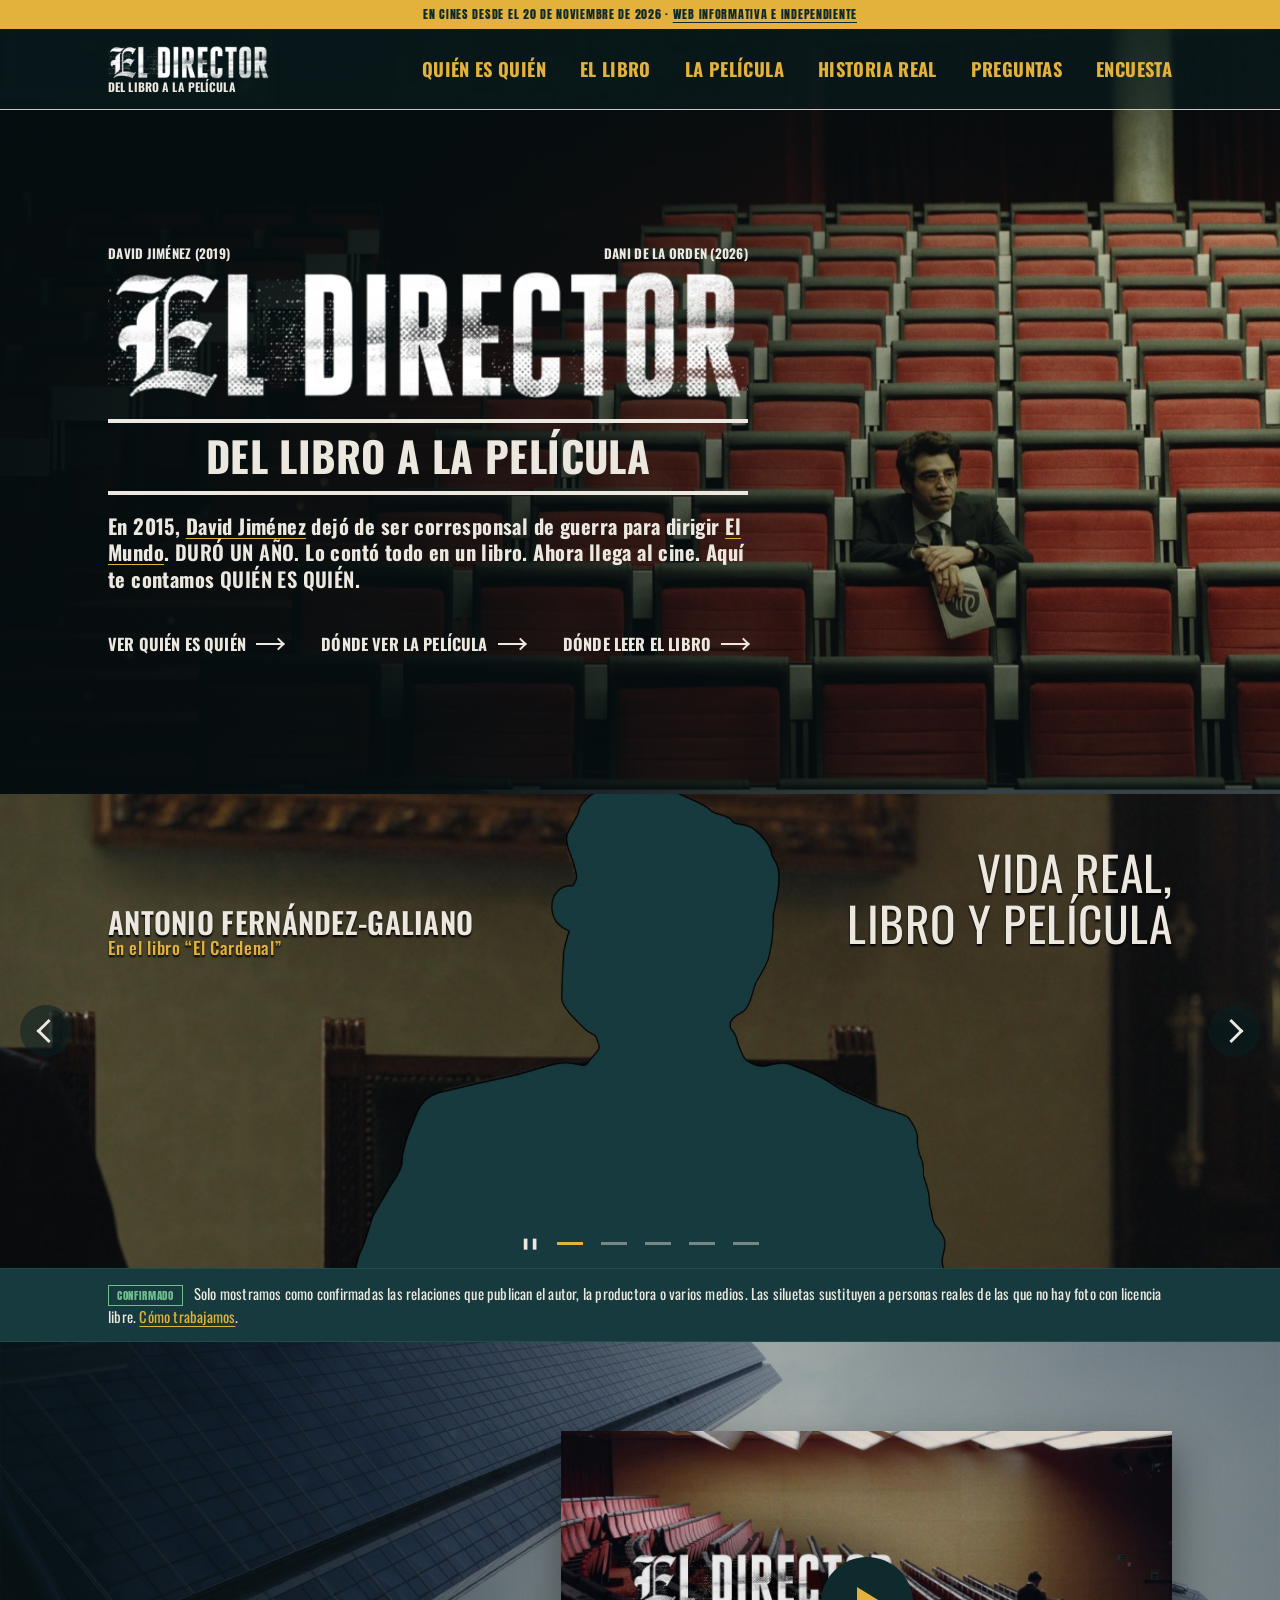
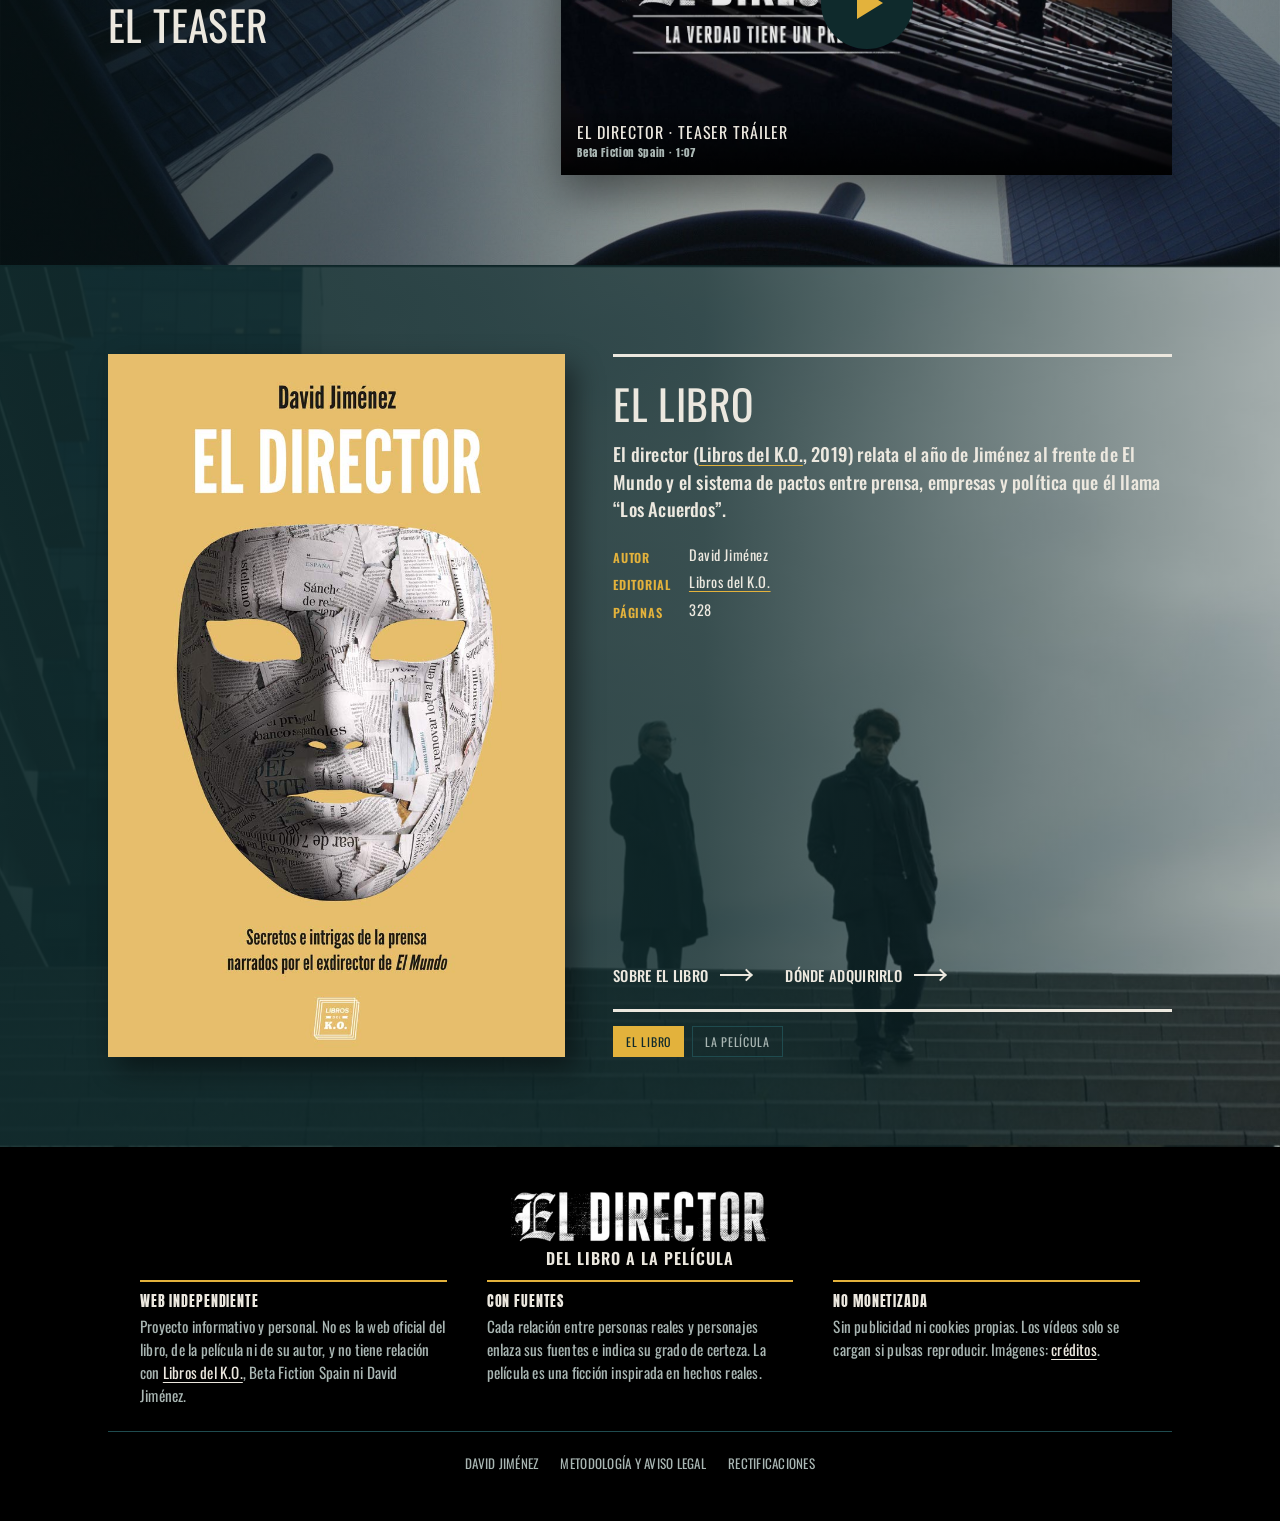
==== docs/index.html @ fe623275 "Dominio propio: eldirectorquienesquien.com Co-Authored-By: Claude Opus 5.5 <noreply@anthropic.com>" ====
<!doctype html>
<html lang="es">
<head>
<meta charset="utf-8">
<script>document.documentElement.classList.add("js")</script>
<meta name="viewport" content="width=device-width, initial-scale=1, viewport-fit=cover">
<title>El Director: quién es quién del libro a la película</title>
<meta name="description" content="Qué persona real hay detrás de cada personaje de El Director, el libro de David Jiménez y la película de Dani de la Orden. Con fuentes y grado de certeza.">
<link rel="canonical" href="https://eldirectorquienesquien.com/">
<meta name="robots" content="index, follow, max-image-preview:large">
<meta name="theme-color" content="#0f2a2c">
<meta property="og:type" content="website">
<meta property="og:locale" content="es_ES">
<meta property="og:site_name" content="El Director. Del libro a la película">
<meta property="og:title" content="El Director: quién es quién del libro a la película">
<meta property="og:description" content="Qué persona real hay detrás de cada personaje de El Director, el libro de David Jiménez y la película de Dani de la Orden. Con fuentes y grado de certeza.">
<meta property="og:url" content="https://eldirectorquienesquien.com/">
<meta property="og:image" content="https://eldirectorquienesquien.com/assets/img/og-el-director.jpg">
<meta property="og:image:type" content="image/jpeg">
<meta property="og:image:width" content="1200">
<meta property="og:image:height" content="630">
<meta property="og:image:alt" content="El Director. Del libro a la película">
<meta name="twitter:card" content="summary_large_image">
<meta name="twitter:image" content="https://eldirectorquienesquien.com/assets/img/og-el-director.jpg">
<link rel="icon" href="assets/img/favicon-48.png" sizes="48x48" type="image/png">
<link rel="icon" href="assets/img/favicon-192.png" sizes="192x192" type="image/png">
<link rel="apple-touch-icon" href="assets/img/apple-touch-icon.png">
<link rel="preconnect" href="https://fonts.googleapis.com">
<link rel="preconnect" href="https://fonts.gstatic.com" crossorigin>
<link rel="stylesheet" href="https://fonts.googleapis.com/css2?family=UnifrakturCook:wght@700&family=Anton&family=Oswald:wght@400;500;600;700&display=swap">
<link rel="stylesheet" href="assets/estilos.css?v=daa5c16e">
<script type="application/ld+json">{"@context": "https://schema.org", "@graph": [{"@type": "WebSite", "@id": "https://eldirectorquienesquien.com/#web", "name": "El Director. Del libro a la película", "url": "https://eldirectorquienesquien.com/", "inLanguage": "es"}, {"@type": "WebPage", "@id": "https://eldirectorquienesquien.com/", "url": "https://eldirectorquienesquien.com/", "name": "El Director: quién es quién del libro a la película", "description": "Qué persona real hay detrás de cada personaje de El Director, el libro de David Jiménez y la película de Dani de la Orden. Con fuentes y grado de certeza.", "isPartOf": {"@id": "https://eldirectorquienesquien.com/#web"}, "dateModified": "2026-11-17", "inLanguage": "es"}, {"@type": "Book", "@id": "https://eldirectorquienesquien.com/libro/#libro", "name": "El director: secretos e intrigas de la prensa narrados por el exdirector de El Mundo", "author": {"@type": "Person", "@id": "https://eldirectorquienesquien.com/personajes/david-jimenez/#persona", "name": "David Jiménez García"}, "publisher": {"@type": "Organization", "name": "Libros del K.O.", "url": "https://www.librosdelko.com/"}, "datePublished": "2019-04-08", "inLanguage": "es", "isbn": "9788417678081", "numberOfPages": 328, "genre": "No ficción"}, {"@type": "Movie", "@id": "https://eldirectorquienesquien.com/pelicula/#pelicula", "name": "El director", "director": {"@type": "Person", "name": "Dani de la Orden"}, "dateCreated": "2026", "datePublished": "2026-11-20", "inLanguage": "es", "countryOfOrigin": "ES", "genre": ["Thriller"], "duration": "PT1H55M", "image": "https://eldirectorquienesquien.com/assets/img/cartel-el-director.jpg", "isBasedOn": {"@id": "https://eldirectorquienesquien.com/libro/#libro"}, "actor": [{"@type": "Person", "name": "David Verdaguer"}, {"@type": "Person", "name": "Alberto San Juan"}, {"@type": "Person", "name": "Fernando Colomo"}, {"@type": "Person", "name": "Xavi Sáez"}, {"@type": "Person", "name": "Miriam Iscla"}, {"@type": "Person", "name": "Joan Carreras"}, {"@type": "Person", "name": "Carmen Machi"}, {"@type": "Person", "name": "Emma Vilarasau"}, {"@type": "Person", "name": "Guillermo Toledo"}, {"@type": "Person", "name": "Fernando Cayo"}], "productionCompany": [{"@type": "Organization", "name": "Beta Fiction Spain"}, {"@type": "Organization", "name": "Sábado Time"}, {"@type": "Organization", "name": "Cardinal Content"}, {"@type": "Organization", "name": "Historias de un Director SL"}]}, {"@type": "VideoObject", "name": "El Director · Teaser tráiler", "description": "El Director · Teaser tráiler. Publicado por Beta Fiction Spain en YouTube.", "thumbnailUrl": "https://i.ytimg.com/vi/PUQzmris2CE/hqdefault.jpg", "uploadDate": "2026-07-09", "duration": "PT1M7S", "embedUrl": "https://www.youtube-nocookie.com/embed/PUQzmris2CE", "contentUrl": "https://www.youtube.com/watch?v=PUQzmris2CE"}]}</script>
<script src="assets/video.js?v=daa5c16e" defer></script>
<script src="assets/slider.js?v=daa5c16e" defer></script>
<script src="assets/encuesta.js?v=daa5c16e" defer></script>
</head>
<body class="es-portada">
<a class="salto" href="#contenido">Saltar al contenido</a>
<div class="arriba">
<div class="cinta">En cines desde el 20 de noviembre de 2026 · <a href="metodologia-y-fuentes/">Web informativa e independiente</a></div>
<header class="sitio">
  <div class="contenedor">
    <a class="marca" href=""><img src="assets/img/portada/logo-web.png" alt="El Director" width="172" height="36"><span>Del libro a la película</span></a>
    <button type="button" class="menu-boton" aria-expanded="false" aria-controls="menu-principal"><span class="menu-icono" aria-hidden="true"></span><span class="menu-texto">Menú</span></button>
    <nav id="menu-principal" aria-label="Principal"><ul class="menu"><li><a href="personajes/">Quién es quién</a></li><li><a href="libro/">El libro</a></li><li><a href="pelicula/">La película</a></li><li><a href="historia-real/">Historia real</a></li><li><a href="preguntas-frecuentes/">Preguntas</a></li><li><a href="encuesta/">Encuesta</a></li></ul></nav>
  </div>
</header>
</div>
<main id="contenido" class="sin-relleno">

<section class="hero hero-v3">
  <img class="hero-fondo" src="assets/img/portada/hero-butacas.jpg" alt="" width="1920" height="1079" fetchpriority="high" decoding="async">
  <div class="contenedor hero-texto">
    <div class="hero-firmas"><small>David Jiménez (2019)</small><small>Dani de la Orden (2026)</small></div>
    <h1><img src="assets/img/portada/logo-web.png" alt="El Director" width="860" height="181"><span class="sub-v3">Del libro a la película</span></h1>
    <p class="entradilla">En 2015, <a class="ref" href="https://es.wikipedia.org/wiki/David_Jim%C3%A9nez_Garc%C3%ADa" rel="noopener noreferrer" target="_blank">David Jiménez</a> dejó de ser corresponsal de guerra para dirigir <i><a class="ref" href="https://es.wikipedia.org/wiki/El_Mundo_(Espa%C3%B1a)" rel="noopener noreferrer" target="_blank">El Mundo</a></i>. <strong>Duró un año.</strong> Lo contó todo en un libro. Ahora llega al cine. Aquí te contamos <strong>quién es quién</strong>.</p>
    <div class="flechas">
      <a href="personajes/">Ver quién es quién</a>
      <a href="pelicula/#donde-ver">Dónde ver la película</a>
      <a href="libro/#donde-leer">Dónde leer el libro</a>
    </div>
  </div>
</section>

<section class="vrlp" aria-roledescription="carrusel" aria-labelledby="h-vrlp">
  <h2 class="vrlp-titulo" id="h-vrlp"><a href="encuesta/" tabindex="-1">Vida real,<br> libro y película</a></h2>
  <div class="vrlp-slides">
    <figure class="vrlp-slide" data-tono="" style="--foco:50%"><img src="assets/img/slider/slide-1.jpg" alt="Silueta en lugar de Antonio Fernández-Galiano, del que no hay foto con licencia libre" width="2000" height="741" decoding="async"><a class="vrlp-texto izq" href="personajes/cardenal/"><strong>Antonio Fernández-Galiano</strong><span>En el libro “El Cardenal”</span></a></figure><figure class="vrlp-slide" data-tono="" style="--foco:50%"><img src="assets/img/slider/slide-2.jpg" alt="Alberto San Juan como Cardenal en El Director" width="2000" height="741" decoding="async"><a class="vrlp-texto der" href="personajes/cardenal/"><strong>Cardenal</strong><span>Alberto San Juan</span></a></figure><figure class="vrlp-slide" data-tono="claro" style="--foco:28%"><img src="assets/img/slider/slide-3.jpg" alt="David Jiménez en 2019" width="2000" height="741" decoding="async"><a class="vrlp-texto der" href="personajes/david-jimenez/"><strong>David Jiménez</strong><span>En el libro: el narrador</span></a></figure><figure class="vrlp-slide" data-tono="" style="--foco:58%"><img src="assets/img/slider/slide-4.jpg" alt="David Verdaguer como David Jiménez en El Director" width="2000" height="741" decoding="async"><a class="vrlp-texto izq" href="personajes/david-jimenez/"><strong>David Verdaguer</strong><span>David Jiménez</span></a></figure><figure class="vrlp-slide" data-tono="" style="--foco:50%"><div class="vrlp-lienzo"><img src="assets/img/slider/slide-5-fondo.jpg" alt="Redacción de la película con dos siluetas: personajes del libro aún sin identificar" width="2000" height="741" decoding="async"><img class="vrlp-capa entra-izq" src="assets/img/slider/slide-5-mujer.png" alt="" width="2000" height="741" decoding="async"><img class="vrlp-capa entra-der" src="assets/img/slider/slide-5-hombre.png" alt="" width="2000" height="741" decoding="async"></div><a class="vrlp-texto izq" href="encuesta/"><strong>La Digna, El Señorito, Rasputín…</strong><span>Apodos del libro</span></a><a class="vrlp-texto der" href="encuesta/"><strong>Ayúdanos a descubrirlos</strong><span>Participa en nuestra encuesta</span></a></figure>
  </div>
  <button type="button" class="vrlp-flecha ant" aria-label="Anterior"></button>
  <button type="button" class="vrlp-flecha sig" aria-label="Siguiente"></button>
  <div class="vrlp-control">
    <button type="button" class="vrlp-pausa" aria-label="Pausar">❚❚</button>
    <button type="button" class="vrlp-punto" aria-label="Ver 1 de 5"></button><button type="button" class="vrlp-punto" aria-label="Ver 2 de 5"></button><button type="button" class="vrlp-punto" aria-label="Ver 3 de 5"></button><button type="button" class="vrlp-punto" aria-label="Ver 4 de 5"></button><button type="button" class="vrlp-punto" aria-label="Ver 5 de 5"></button>
  </div>
</section>
<div class="faldon"><div class="contenedor"><p><span class="sello s-conf">Confirmado</span> Solo mostramos como confirmadas las relaciones que publican el autor, la productora o varios medios. Las siluetas sustituyen a personas reales de las que no hay foto con licencia libre. <a href="metodologia-y-fuentes/">Cómo trabajamos</a>.</p></div></div>

<section class="banda-foto teaser-v3" aria-labelledby="h-teaser">
  <img class="banda-fondo" src="assets/img/portada/fondo-edificios.jpg" alt="" width="1920" height="1080" loading="lazy" decoding="async">
  <div class="contenedor">
    <h2 id="h-teaser">El teaser</h2>
    <div class="video"><button type="button" data-video="PUQzmris2CE" data-titulo="El Director · Teaser tráiler" aria-label="Reproducir: El Director · Teaser tráiler"><img src="assets/img/portada/teaser.jpg" alt="" width="1280" height="720" loading="lazy" decoding="async"><span class="play" aria-hidden="true"></span><span class="rotulo">El Director · Teaser tráiler<small>Beta Fiction Spain · 1:07</small></span></button></div>
  </div>
</section>

<section class="banda-foto peli-v3 obras-v3" aria-label="El libro y la película">
  <img class="banda-fondo" src="assets/img/portada/fondo-exterior.jpg" alt="" width="1920" height="1082" loading="lazy" decoding="async">
  <div class="contenedor">
    <div class="volteo" data-cara="libro">
      <div class="volteo-carta">
        <figure class="cara cara-libro"><img src="assets/img/portada/libro-el-director.jpg" alt="Cubierta del libro El director, de David Jiménez (Libros del K.O.)" width="780" height="1200" loading="lazy" decoding="async"></figure>
        <figure class="cara cara-peli"><img src="assets/img/cartel-el-director.jpg" alt="Cartel oficial de la película El Director" width="560" height="800" loading="lazy" decoding="async"></figure>
      </div>
    </div>
    <div class="obras-textos">
      <div class="peli-texto obra-panel" data-cara="libro">
        <h2>El libro</h2>
        <p class="peli-entrada"><i>El director</i> (<a class="ref" href="https://www.librosdelko.com/" rel="noopener noreferrer" target="_blank">Libros del K.O.</a>, 2019) relata el año de Jiménez al frente de <i>El Mundo</i> y el sistema de pactos entre prensa, empresas y política que él llama “Los Acuerdos”.</p>
        <dl class="datos"><dt>Autor</dt><dd>David Jiménez</dd><dt>Editorial</dt><dd><a class="ref" href="https://www.librosdelko.com/" rel="noopener noreferrer" target="_blank">Libros del K.O.</a></dd><dt>Páginas</dt><dd>328</dd></dl>
        <div class="flechas"><a href="libro/">Sobre el libro</a><a href="libro/#donde-leer">Dónde adquirirlo</a></div>
      </div>
      <div class="peli-texto obra-panel" data-cara="peli">
        <h2>La película</h2>
        <p class="peli-entrada">Thriller de <a class="ref" href="https://es.wikipedia.org/wiki/Dani_de_la_Orden" rel="noopener noreferrer" target="_blank">Dani de la Orden</a> con <a class="ref" href="https://es.wikipedia.org/wiki/David_Verdaguer" rel="noopener noreferrer" target="_blank">David Verdaguer</a> y <a class="ref" href="https://es.wikipedia.org/wiki/Alberto_San_Juan" rel="noopener noreferrer" target="_blank">Alberto San Juan</a>, con guion de Alejandro Hernández y Michel Gaztambide. En cines desde el 20 de noviembre de 2026.</p>
        <dl class="datos"><dt>Dirección</dt><dd>Dani de la Orden</dd><dt>Reparto</dt><dd>David Verdaguer, Alberto San Juan, <a class="ref" href="https://es.wikipedia.org/wiki/Fernando_Colomo" rel="noopener noreferrer" target="_blank">Fernando Colomo</a>, <a class="ref" href="https://es.wikipedia.org/wiki/Carmen_Machi" rel="noopener noreferrer" target="_blank">Carmen Machi</a>…</dd><dt>Duración</dt><dd>1 h 55 min</dd><dt>Distribución</dt><dd><a class="ref" href="https://betafiction.es/" rel="noopener noreferrer" target="_blank">Beta Fiction Spain</a></dd></dl>
        <div class="flechas"><a href="pelicula/">Ficha y reparto</a><a href="pelicula/#donde-ver">Dónde verla</a></div>
      </div>
      <div class="volteo-control" role="group" aria-label="Elegir libro o película">
        <button type="button" data-ir="libro">El libro</button><button type="button" data-ir="peli">La película</button>
      </div>
    </div>
  </div>
</section>

</main>
<footer class="pie">
  <div class="contenedor">
    <p class="pie-marca"><img class="pie-logo" src="assets/img/portada/logo-web.png" alt="El Director" width="258" height="54" loading="lazy"><span>Del libro a la película</span></p>
    <div class="pie-columnas">
      <section>
        <h2>Web independiente</h2>
        <p>Proyecto informativo y personal. No es la web oficial del libro, de la película ni de su autor, y no tiene relación con <a href="https://www.librosdelko.com/" rel="noopener noreferrer" target="_blank">Libros del K.O.</a>, Beta Fiction Spain ni David Jiménez.</p>
      </section>
      <section>
        <h2>Con fuentes</h2>
        <p>Cada relación entre personas reales y personajes enlaza sus fuentes e indica su grado de certeza. La película es una ficción inspirada en hechos reales.</p>
      </section>
      <section>
        <h2>No monetizada</h2>
        <p>Sin publicidad ni cookies propias. Los vídeos solo se cargan si pulsas reproducir. Imágenes: <a href="metodologia-y-fuentes/#creditos">créditos</a>.</p>
      </section>
    </div>
    <hr>
    <nav aria-label="Pie de página">
      <ul class="pie-menu">
        <li><a href="personajes/david-jimenez/">David Jiménez</a></li>
        <li><a href="metodologia-y-fuentes/">Metodología y aviso legal</a></li>
        <li><a href="metodologia-y-fuentes/#rectificaciones">Rectificaciones</a></li>
      </ul>
    </nav>
  </div>
</footer>
</body>
</html>
---- docs/assets/estilos.css ----
/* El Director. Del libro a la película
   Guía de estilo: luz fría de redacción (petróleo), papel prensa, oro de estreno, rojo butaca solo para avisos. */
:root{
  --petroleo:#0f2a2c;
  --petroleo-2:#163a3d;
  --petroleo-3:#1f4b4f;
  --noche:#0a1f21;
  --papel:#ece8df;
  --gris:#a9b6b3;
  --oro:#e3b23c;
  --butaca:#c8434a;
  --ok:#6fbf8e;
  --f-cabecera:"UnifrakturCook","Old English Text MT",serif;
  --f-display: "Oswald","Anton","Haettenschweiler","Arial Narrow Bold",sans-serif;
  --f-texto:"Oswald","Arial Narrow",sans-serif;
  --f-teletipo:Impact,"Anton","Haettenschweiler","Arial Narrow Bold",sans-serif;
  color-scheme:dark;
}
*{box-sizing:border-box}
html{-webkit-text-size-adjust:100%}
body{margin:0;background:var(--petroleo);color:var(--papel);font-family:var(--f-texto);font-size: 20px;line-height:1.55}
img{max-width:100%;height:auto}
a{color:var(--oro);text-underline-offset:3px}
a:hover{color:var(--papel)}
:focus-visible{outline:2px solid var(--oro);outline-offset:3px}
.salto{position:absolute;left:-999px;top:0;background:var(--oro);color:var(--petroleo);padding:8px 12px;z-index:20}
.salto:focus{left:16px}

.contenedor{max-width:1100px;margin:0 auto;padding-left:max(18px,env(safe-area-inset-left,0px));padding-right:max(18px,env(safe-area-inset-right,0px))}
.lectura{/* max-width:68ch; */margin: 18px 0px 36px 0px;}

/* Cabecera del sitio */
.sitio{border-bottom:1px solid var(--petroleo-3);background:var(--noche)}
.sitio .contenedor{display:flex;align-items:center;justify-content:space-between;gap:12px 24px;flex-wrap:wrap;padding-block:14px}
.marca{font-family:var(--f-display);text-transform:uppercase;letter-spacing:.06em;font-size:1.15rem;color:var(--papel);text-decoration:none;line-height:1.1}
.marca .el{font-family:var(--f-cabecera);text-transform:none;letter-spacing:0;font-size:1.35em}
.marca small{display:block;font-size:.62rem;letter-spacing:.2em;color:var(--oro)}
.menu{display:flex;flex-wrap:wrap;gap:4px 18px;list-style:none;margin:0;padding:0;font-family:var(--f-display);text-transform:uppercase;letter-spacing:.08em;font-size:.88rem}
.menu a{color:var(--gris);text-decoration:none;padding-block:4px;display:inline-block}
.menu a:hover,.menu a[aria-current="page"]{color:var(--papel);box-shadow:inset 0 -2px 0 var(--oro)}

.cinta{background:var(--oro);color:var(--petroleo);font-family:var(--f-teletipo);font-size:.75rem;letter-spacing:.1em;text-transform:uppercase;text-align:center;padding:6px 12px}
.cinta a{color:var(--petroleo)}

/* Tipografía */
h1,h2,h3{font-family:var(--f-display);font-weight:600;text-transform:uppercase;letter-spacing:.02em;line-height:1.08;text-wrap:balance;margin:0}
h1{font-size:clamp(2.4rem,7vw,4.6rem)}
h1 .el{font-family:var(--f-cabecera);text-transform:none;letter-spacing:0;font-weight:700}
h2{font-size:clamp(1.6rem,3.6vw,2.3rem);margin-top:2.6rem}
h3{font-size:1.2rem;letter-spacing:.05em;color:var(--oro);margin-top:1.8rem}
p{margin:.9rem 0}
.antetitulo{font-family:var(--f-teletipo);font-size: 1.5rem;letter-spacing:.14em;text-transform:uppercase;color:var(--gris)}
.entradilla{font-size:1.22rem;line-height:1.55;color:var(--papel)}
.nota{color:var(--gris);font-size:.9rem}
.mono{font-family:var(--f-teletipo);font-size:.85em}

main{padding-block:40px 64px}
.migas{font-family:var(--f-teletipo);font-size:.72rem;letter-spacing:.08em;text-transform:uppercase;color:var(--gris);margin-bottom:22px}
.migas ol{list-style:none;display:flex;flex-wrap:wrap;gap:6px;margin:0;padding:0}
.migas li+li::before{content:"/";margin-right:6px;color:var(--petroleo-3)}
.migas a{color:var(--gris)}

/* Portada */
.portada{padding-block:56px 40px;border-bottom:1px solid var(--petroleo-3);background:linear-gradient(180deg,rgba(200,67,74,.16),transparent 75%)}
.portada h1{font-size:clamp(3rem,10vw,6.8rem);line-height:.95}
.portada .sub{font-family:var(--f-display);text-transform:uppercase;letter-spacing:.2em;color:var(--oro);font-size:clamp(1rem,2.4vw,1.45rem);margin-top:10px}
.acciones{display:flex;flex-wrap:wrap;gap:12px;margin-top:26px}
.btn{display:inline-block;font-family:var(--f-display);text-transform:uppercase;letter-spacing:.1em;font-size:.92rem;padding:12px 18px;border:2px solid var(--oro);background:var(--oro);color:var(--petroleo);text-decoration:none}
.btn:hover{background:var(--papel);border-color:var(--papel);color:var(--petroleo)}
.btn.sec{background:transparent;color:var(--oro)}
.btn.sec:hover{color:var(--petroleo);background:var(--oro)}

/* Pares persona real = personaje */
.pares{display:grid;gap:0;margin-top:22px;border-top:1px solid var(--petroleo-3)}
.par{display:grid;grid-template-columns:minmax(0,1fr) auto minmax(0,1fr);gap:14px;align-items:center;padding-block:20px;border-bottom:1px solid var(--petroleo-3);color:inherit;text-decoration:none}
a.par:hover .nombre{color:var(--oro)}
.par .der{text-align:right}
.par .eti{font-family:var(--f-teletipo);font-size:.66rem;letter-spacing:.12em;text-transform:uppercase;color:var(--gris)}
.par .nombre{font-family:var(--f-display);text-transform:uppercase;font-size:clamp(1.05rem,2.6vw,1.5rem);line-height:1.15}
.par .detalle{font-size:.9rem;color:var(--gris)}
.par .igual{font-family:var(--f-display);font-size:2rem;color:var(--oro);line-height:1}
.par .igual.duda{color:var(--gris)}
@media (max-width:560px){.par{grid-template-columns:1fr;gap:4px}.par .der{text-align:left}.par .igual{font-size:1.2rem}}

/* Sellos de certeza */
.sello{display:inline-block;font-family:var(--f-teletipo);font-size:.68rem;letter-spacing:.08em;text-transform:uppercase;padding:2px 8px;border:1px solid currentColor;white-space:nowrap;vertical-align:middle}
.s-conf{color:var(--ok)}
.s-pend{color:var(--gris);border-style:dashed}
.s-real{color:var(--oro)}

/* Tablas */
.tabla{overflow-x:auto;margin: 18px 0px;border:1px solid var(--petroleo-3)}
table{border-collapse:collapse;width:100%;min-width:600px;font-size: 1.2rem;}
caption{text-align:left;padding:10px 12px;font-family:var(--f-teletipo);font-size:.75rem;letter-spacing:.08em;text-transform:uppercase;color:var(--gris)}
th,td{text-align:left;padding:11px 12px;border-bottom:1px solid var(--petroleo-3);vertical-align:top}
th{font-family:var(--f-teletipo);font-weight:500;font-size:.72rem;letter-spacing:.1em;text-transform:uppercase;color:var(--gris);background:var(--petroleo-2)}
tbody tr:last-child td{border-bottom:0}

/* Ficha */
.ficha-cabecera{display:grid;grid-template-columns:minmax(0,1fr) auto minmax(0,1fr);gap:16px;align-items:end;padding:22px;background:var(--petroleo-2);border:1px solid var(--petroleo-3);margin-top:24px}
.ficha-cabecera .der{text-align:right}
@media (max-width:560px){.ficha-cabecera{grid-template-columns:1fr}.ficha-cabecera .der{text-align:left}}
.datos{display:grid;grid-template-columns:auto 1fr;gap:6px 18px;margin:18px 0;font-size:.95rem}
.datos dt{font-family:var(--f-teletipo);font-size:.72rem;letter-spacing:.08em;text-transform:uppercase;color:var(--gris);padding-top:4px}
.datos dd{margin:0}
@media (max-width:480px){.datos{grid-template-columns:1fr;gap:2px}.datos dd{margin-bottom:8px}}

.recorte{background:var(--papel);color:#1d1d1b;padding:16px 18px;margin:24px 0;transform:rotate(-.8deg);max-width:62ch;box-shadow:0 6px 18px rgba(0,0,0,.25)}
.recorte p{margin:.4rem 0}
.recorte strong{font-family:var(--f-display);text-transform:uppercase;letter-spacing:.04em;font-weight:600}
.recorte a{color:#6b4a00}

.aviso{border-left:3px solid var(--oro);background:var(--petroleo-2);padding:14px 18px;margin:24px 0;max-width:68ch}
.aviso.rojo{border-left-color:var(--butaca)}
.aviso p{margin:.4rem 0}

details.spoiler{border:1px dashed var(--butaca);padding:12px 16px;margin:20px 0;max-width:68ch}
details.spoiler summary{cursor:pointer;font-family:var(--f-display);text-transform:uppercase;letter-spacing:.08em;color:var(--butaca)}

.rejilla{display:grid;gap:22px;grid-template-columns:repeat(auto-fit,minmax(250px,1fr));margin-top:22px}
.rejilla>*{min-width:0}
.tarjeta{border-top:3px solid var(--oro);padding-top:12px}
.tarjeta h3{margin-top:0;color:var(--papel)}

.cronologia{list-style:none;padding:0;margin:22px 0;border-left:2px solid var(--petroleo-3);max-width:68ch}
.cronologia li{position:relative;padding:0 0 18px 22px}
.cronologia li::before{content:"";position:absolute;left:-6px;top:.55em;width:10px;height:10px;background:var(--oro)}
.cronologia time{display:block;font-family:var(--f-teletipo);font-size:.78rem;letter-spacing:.08em;text-transform:uppercase;color:var(--oro)}

.donde{display:flex;flex-wrap:wrap;gap:10px;margin-top:14px}
.siguiente{display:grid;gap:16px;grid-template-columns:repeat(auto-fit,minmax(240px,1fr));margin-top:40px;padding-top:24px;border-top:1px solid var(--petroleo-3)}
.siguiente a{display:block;padding:16px;border:1px solid var(--petroleo-3);text-decoration:none;color:var(--papel)}
.siguiente a:hover{border-color:var(--oro)}
.siguiente .antetitulo{display:block;margin-bottom:4px}
.siguiente strong{font-family:var(--f-display);text-transform:uppercase;letter-spacing:.04em;font-weight:500;font-size:1.1rem}

.fuentes{font-size:.88rem;color:var(--gris);margin-top:36px;padding-top:16px;border-top:1px solid var(--petroleo-3);/* max-width:68ch; */}
.fuentes ul{padding-left:1.1rem}
.fuentes a{color:var(--gris)}
.actualizado{font-family:var(--f-teletipo);font-size:.72rem;letter-spacing:.08em;text-transform:uppercase;color:var(--gris)}

ul,ol{padding-left:1.2rem}
li{margin:.3rem 0}
dl.faq dt{font-family:var(--f-display);text-transform:uppercase;letter-spacing:.03em;font-size: 1.4rem;margin-top:1.6rem}
dl.faq dd{margin: .4rem 0 2rem;}

/* Pie */
.pie{border-top:1px solid var(--petroleo-3);background:var(--noche);color:var(--gris);font-size:.86rem;padding-block:34px 44px}
.pie .contenedor{display:grid;gap:24px;grid-template-columns:minmax(0,2fr) minmax(0,1fr)}
@media (max-width:720px){.pie .contenedor{grid-template-columns:1fr}}
.pie a{color:var(--gris)}
.pie ul{list-style:none;padding:0;margin:0}
.pie p{margin:.5rem 0}

@media (prefers-reduced-motion:reduce){*{transition:none!important}.recorte{transform:none}}

/* ---------- Multimedia ---------- */
.portada{position:relative;overflow:hidden;isolation:isolate}
.portada::before{content:"";position:absolute;inset:0;z-index:-2;background:url("img/papel-triturado.svg") center/cover no-repeat;opacity:.22}
.portada::after{content:"";position:absolute;inset:0;z-index:-1;background:linear-gradient(90deg,var(--petroleo) 30%,rgba(15,42,44,.55))}

.banda{position:relative;min-height:220px;display:flex;align-items:flex-end;background:url("img/butacas.svg") center/cover no-repeat;border-bottom:1px solid var(--petroleo-3)}
.banda .contenedor{width:100%;padding-block:28px}

.foto{margin:0;min-width:0}
.foto .marco{position:relative;aspect-ratio:4/5;max-width:100%;overflow:hidden;background:var(--petroleo-2)}
.foto img{display:block;width:100%;height:100%;object-fit:cover;filter:grayscale(1) contrast(1.08)}
.foto .marco::after{content:"";position:absolute;inset:0;background:var(--petroleo);mix-blend-mode:color;opacity:.55;pointer-events:none}
.foto.ficcion img{filter:grayscale(.15) contrast(1.05)}
.foto.ficcion .marco::after{display:none}
.foto figcaption{font-family:var(--f-teletipo);font-size:.66rem;letter-spacing:.04em;color:var(--gris);margin-top:6px;line-height:1.45}
.foto figcaption a{color:var(--gris)}
.foto figcaption strong{display:block;font-family:var(--f-display);font-weight:500;font-size:.95rem;letter-spacing:.06em;text-transform:uppercase;color:var(--papel)}

.careo{display:grid;grid-template-columns:minmax(0,1fr) auto minmax(0,1fr);gap:18px;align-items:center;margin:26px 0;max-width:760px}
.careo .igual{font-family:var(--f-display);font-size:2.4rem;color:var(--oro)}
@media (max-width:520px){.careo{gap:10px}.careo .igual{font-size:1.6rem}}

.miniatura{width:56px;height:70px;object-fit:cover;filter:grayscale(1);flex:none}
.par .lado{display:flex;gap:14px;align-items:center;min-width:0}
.par .der .lado,.par .lado.der{flex-direction:row-reverse;text-align:right}
@media (max-width:560px){.par .lado.der{flex-direction:row;text-align:left}}

.video{position:relative;aspect-ratio:16/9;max-width:860px;background:#000;margin-top:16px;border:1px solid var(--petroleo-3)}
.video iframe{position:absolute;inset:0;width:100%;height:100%;border:0}
.video button{position:absolute;inset:0;width:100%;height:100%;border:0;padding:0;cursor:pointer;background:#000;color:var(--papel)}
.video button img{width:100%;height:100%;object-fit:cover;opacity:.75;transition:opacity .2s}
.video button:hover img{opacity:.95}
.video .play{position:absolute;left:50%;top:50%;transform:translate(-50%,-50%);width:78px;height:78px;border-radius:50%;background:var(--oro);display:grid;place-items:center}
.video .play::before{content:"";margin-left:6px;border-style:solid;border-width:16px 0 16px 26px;border-color:transparent transparent transparent var(--petroleo)}
.video .rotulo{position:absolute;left:0;right:0;bottom:0;padding:14px 16px;text-align:left;background:linear-gradient(transparent,rgba(0,0,0,.85));font-family:var(--f-display);text-transform:uppercase;letter-spacing:.06em;font-size:1rem}
.video .rotulo small{display:block;font-family:var(--f-teletipo);font-size:.68rem;letter-spacing:.06em;color:var(--gris);text-transform:none}
.video-pie{font-size:.82rem;color:var(--gris);max-width:860px;margin-top:6px}
.videos{display:grid;gap:22px;grid-template-columns:repeat(auto-fit,minmax(280px,1fr));margin-top:10px}
.videos>*{min-width:0}

/* ---------- Portada v2 ---------- */
.hero{position:relative;overflow:hidden;isolation:isolate;border-bottom:1px solid var(--petroleo-3);padding-block:64px 18px}
.hero-fotos{position:absolute;inset:0;z-index:-2;display:grid;grid-template-columns:1.2fr 1fr 1fr}
.hero-fotos img{width:100%;height:100%;object-fit:cover;filter:grayscale(1) contrast(1.15) brightness(.85)}
.hero::before{content:"";position:absolute;inset:0;z-index:-1;background:linear-gradient(90deg,rgba(15,42,44,.96) 0%,rgba(15,42,44,.86) 45%,rgba(15,42,44,.55) 100%),linear-gradient(0deg,rgba(15,42,44,.9),transparent 40%);mix-blend-mode:normal}
.hero h1{font-size: clamp(3rem,10vw,4rem);line-height:.95}
.hero .sub{font-family:var(--f-display);text-transform:uppercase;letter-spacing:.2em;color:var(--oro);font-size:clamp(1rem,2.4vw,1.45rem);margin-top:10px}
.hero-texto{padding-bottom:28px}
.hero-creditos{font-family:var(--f-teletipo);font-size:.62rem;letter-spacing:.03em;color:var(--gris);margin:0}
.hero-creditos a{color:var(--gris)}
@media (max-width:640px){.hero-fotos{grid-template-columns:1fr}.hero-fotos img+img{display:none}}

.cartelera{padding-top:8px;margin-bottom:40px}
.combates{display:grid;gap:22px;grid-template-columns:repeat(auto-fit,minmax(300px,1fr));margin-top:24px}
.combate{display:flex;flex-direction:column;text-decoration:none;color:var(--papel);border:1px solid var(--petroleo-3);
  background:radial-gradient(ellipse at 50% 0%,rgba(227,178,60,.22),transparent 60%),linear-gradient(180deg,var(--noche),var(--petroleo-2));
  padding:16px 16px 12px;min-width:0;transition:border-color .2s}
.combate:hover{border-color:var(--oro)}
.combate:hover .nombres strong{color:var(--oro)}
.esquinas{display:flex;justify-content:space-between;font-family:var(--f-teletipo);font-size:.7rem;letter-spacing:.14em;text-transform:uppercase;color:var(--oro);border-bottom:1px solid var(--petroleo-3);padding-bottom:8px}
.ring{position:relative;display:grid;grid-template-columns:1fr 1fr;align-items:end;height:250px;margin-top:10px;border-bottom:3px solid var(--oro)}
.luchador{margin:0;height:100%;display:flex;align-items:flex-end;min-width:0}
.luchador.izq{justify-content:flex-start}
.luchador.der{justify-content:flex-end}
.luchador img{max-height:100%;max-width:118%;width:auto;object-fit:contain;object-position:bottom;display:block}
.luchador.real img{filter:grayscale(1) contrast(1.1)}
.luchador.duda img{opacity:.35;transform:scaleX(-1)}
.contra{position:absolute;left:50%;top:44%;transform:translate(-50%,-50%);width:54px;height:54px;border-radius:50%;background:var(--oro);color:var(--petroleo);
  font-family:var(--f-display);font-size:1.9rem;line-height:54px;text-align:center;box-shadow:0 0 0 6px rgba(15,42,44,.75);z-index:2}
.nombres{display:grid;grid-template-columns:1fr 1fr;gap:12px;margin-top:12px}
.nombres>div{min-width:0}
.nombres .der{text-align:right}
.nombres strong{display:block;font-family:var(--f-display);font-weight:600;text-transform:uppercase;letter-spacing:.01em;font-size:clamp(1.25rem,2.4vw,1.7rem);line-height:1.02;text-wrap:balance;transition:color .2s}
.nombres span{display:block;font-size:.88rem;color:var(--gris);margin-top:4px}
.combate .credito{font-family:var(--f-teletipo);font-size:.58rem;color:var(--gris);margin:10px 0 0}
.combate .credito a{color:var(--gris);pointer-events:none;text-decoration:none}
.faldon{margin-top:24px;background:var(--petroleo-2);border-block:1px solid var(--petroleo-3)}
.faldon p{margin:0;padding-block:14px;font-size:.92rem;color:var(--papel)}
.faldon .sello{margin-right:8px}

.obras{display:grid;grid-template-columns:repeat(2,minmax(0,1fr));gap:36px;margin-top:56px}
@media (max-width:820px){.obras{grid-template-columns:1fr}}
.obra{display:grid;grid-template-columns:minmax(0,200px) minmax(0,1fr);gap:22px;align-items:start;padding-top:20px;border-top:3px solid var(--oro)}
@media (max-width:480px){.obra{grid-template-columns:1fr}.cubierta{max-width:220px}}
.obra h2{margin-top:4px;font-size:clamp(1.5rem,3vw,2rem)}
.obra .acciones{margin-top:14px}
.obra .btn{font-size:.8rem;padding:10px 14px}
.cubierta{margin:0}
.cubierta .tapa{position:relative;aspect-ratio:2/3;overflow:hidden;display:flex;flex-direction:column;padding:16px;box-shadow:10px 12px 26px rgba(0,0,0,.45)}
.cubierta figcaption{font-family:var(--f-teletipo);font-size:.62rem;color:var(--gris);margin-top:8px}
.libro-generico .tapa{background:linear-gradient(90deg,rgba(0,0,0,.35) 0,rgba(0,0,0,0) 7%,rgba(255,255,255,.08) 8%,transparent 10%),url("img/papel-triturado.svg") center/cover;color:var(--papel);justify-content:space-between}
.libro-generico .tapa::before{content:"";position:absolute;inset:0;background:rgba(15,42,44,.62);z-index:0}
.libro-generico .tapa>*{position:relative;z-index:1;padding-left:8px}
.libro-generico .autor{font-family:var(--f-teletipo);font-size:.7rem;letter-spacing:.12em;text-transform:uppercase}
.libro-generico .titulo{font-family:var(--f-display);font-size:2rem;font-weight:600;text-transform:uppercase;line-height:1}
.libro-generico .subt{font-size:.75rem;color:var(--oro)}
.poster-generico .tapa{background:radial-gradient(ellipse at 50% 20%,rgba(227,178,60,.25),transparent 60%),url("img/butacas.svg") center bottom/220% auto no-repeat,#071718;color:var(--papel);justify-content:flex-end;align-items:center;text-align:center}
.poster-generico .tapa img{position:absolute;left:50%;bottom:30%;height:62%;transform:translateX(-50%);filter:brightness(.5)}
.poster-generico .claim,.poster-generico .titulo,.poster-generico .fecha{position:relative}
.poster-generico .claim{font-family:var(--f-teletipo);font-size:.6rem;letter-spacing:.12em;text-transform:uppercase;color:var(--gris)}
.poster-generico .titulo{font-family:var(--f-display);font-size:2rem;font-weight:600;text-transform:uppercase;line-height:1;margin-block:4px}
.poster-generico .fecha{font-family:var(--f-display);font-size:.72rem;letter-spacing:.1em;text-transform:uppercase;color:var(--oro)}

.historia{margin-top:64px;padding-top:20px;border-top:3px solid var(--oro)}
.historia h2{margin-top:4px}
.linea-tiempo{overflow-x:auto;margin-top:26px;padding-bottom:8px}
.linea-tiempo ol{list-style:none;margin:0;padding:0;display:grid;grid-template-columns:repeat(7,minmax(128px,1fr));gap:0;min-width:900px}
.linea-tiempo li{position:relative;padding:0 16px 0 0;margin:0}
.linea-tiempo li::before{content:"";position:absolute;left:0;right:0;top:44px;height:2px;background:var(--petroleo-3)}
.linea-tiempo li::after{content:"";position:absolute;left:0;top:38px;width:14px;height:14px;background:var(--oro)}
.linea-tiempo time{display:block;font-family:var(--f-display);font-size:1.9rem;font-weight:600;color:var(--papel);line-height:1;height:66px}
.linea-tiempo p{font-size:.88rem;line-height:1.5;color:var(--gris);margin:0}

/* Pie v2 */
.pie .contenedor{display:block}
.pie-aviso{max-width:130ch;margin:0 auto;text-align:center}
.pie hr{border:0;border-top:1px solid var(--petroleo-3);margin:24px 0 18px}
.pie-menu{list-style:none;margin:0;padding:0;display:flex;flex-wrap:wrap;justify-content:center;gap:6px 22px;font-family:var(--f-display);text-transform:uppercase;letter-spacing:.08em;font-size:.82rem}
.pie-menu a{text-decoration:none}
.pie-menu a:hover{color:var(--oro)}
/* Ajustes cartelera */
.combates{grid-template-columns:repeat(auto-fit,minmax(320px,1fr))}
.combate{background:radial-gradient(ellipse at 50% 0%,rgba(227,178,60,.26),transparent 62%),var(--noche)}
.ring{height:260px;overflow:hidden}
.luchador{height:260px}
.luchador img{max-height:260px;max-width:125%}
.nombres strong{font-size:clamp(1.1rem,2vw,1.45rem)}
.combates{grid-template-columns:repeat(auto-fit,minmax(290px,1fr))}
.luchador img{height:auto;max-height:260px}
a.ref{color:inherit;text-decoration:underline;text-decoration-color:var(--oro);text-decoration-thickness:1px;text-underline-offset:3px}
a.ref:hover{color:var(--oro)}

/* ---------- Material oficial ---------- */
.cartel-oficial img{display:block;width:100%;height:auto;box-shadow:10px 12px 26px rgba(0,0,0,.45)}
.ficha-peli{display:grid;grid-template-columns:minmax(0,240px) minmax(0,1fr);gap:28px;align-items:start;margin-top:22px}
.ficha-peli .datos{margin-top:0}
@media (max-width:600px){.ficha-peli{grid-template-columns:1fr}.ficha-peli .cartel-oficial{max-width:240px}}
.reparto-grid{list-style:none;margin:20px 0 0;padding:0;display:grid;gap:22px 18px;grid-template-columns:repeat(auto-fill,minmax(150px,1fr))}
.actor-tarjeta{margin:0;display:flex;flex-direction:column;min-width:0}
.actor-tarjeta img{width:100%;aspect-ratio:1;object-fit:cover;display:block;margin-bottom:8px}
.actor-tarjeta .pers{font-style:italic;color:var(--gris);font-size:.92rem}
.actor-tarjeta strong{font-family:var(--f-display);font-weight:600;text-transform:uppercase;letter-spacing:.02em;font-size:1.05rem;line-height:1.1}
.actor-tarjeta .especial{font-family:var(--f-display);font-size:.62rem;letter-spacing:.1em;text-transform:uppercase;color:var(--oro);margin-bottom:2px}
.actor-tarjeta .inspira{font-size:.78rem;margin-top:6px}
.actor-tarjeta .inspira.pend{color:var(--gris);font-family:var(--f-teletipo);font-size:.66rem;text-transform:uppercase;letter-spacing:.06em}
.fotogramas{display:grid;gap:12px;grid-template-columns:repeat(auto-fill,minmax(280px,1fr));margin-top:18px}
.fotogramas img{width:100%;height:auto;aspect-ratio:16/9;object-fit:cover;display:block}

/* ---------- Portada v3 (layout de noviembre) ---------- */
main.sin-relleno{padding-block:0}
.marca img{display:block;height:36px;width:auto}
.flechas{display:flex;flex-wrap:wrap;gap:12px 34px;margin-top:26px}
.flechas a{font-family:var(--f-display);font-weight:500;text-transform:uppercase;letter-spacing:.04em;font-size:.92rem;color:var(--papel);text-decoration:none;display:inline-flex;align-items:center;gap:12px}
.flechas a::after{content:"";width:30px;height:2px;background:currentColor}
.flechas a{position:relative;padding-right:1px}
.flechas a::before{content:"";position:absolute;right:0;top:50%;width:7px;height:7px;border-top:2px solid currentColor;border-right:2px solid currentColor;transform:translateY(-50%) rotate(45deg)}
.flechas a:hover{color:var(--oro)}
.hero-v3{position:relative;isolation:isolate;overflow:hidden;min-height:min(52vw,720px);display:flex;align-items:center;padding-block:64px;border-bottom:0}
.hero-v3::before{content:"";position:absolute;inset:0;z-index:-1;background:linear-gradient(90deg,rgba(6,18,20,.94) 0%,rgba(6,18,20,.8) 38%,rgba(6,18,20,.15) 70%,rgba(6,18,20,0) 100%),linear-gradient(0deg,rgba(6,18,20,.6),transparent 35%)}
.hero-fondo,.banda-fondo{position:absolute;inset:0;z-index:-2;width:100%;height:100%;object-fit:cover}
.hero-fondo{object-position:70% center}
.hero-v3 .hero-texto{width:100%;padding-bottom:0}
.hero-v3 .hero-texto>*{max-width:560px}
.hero-firmas{display:flex;justify-content:space-between;font-family:var(--f-display);font-weight:600;text-transform:uppercase;letter-spacing:.04em;font-size:.72rem;margin-bottom:6px}
.hero-v3 h1{margin:0;padding-bottom:0}
.hero-v3 h1 .sub-v3{display:block;border-top:2px solid var(--papel);margin-top:14px;padding-top:12px;text-align:center;font-size:clamp(1.2rem,2.3vw,1.7rem);letter-spacing:.03em}
.hero-v3 h1 img{display:block;width:100%;height:auto}
.hero-v3 .entradilla{font-family:var(--f-display);font-weight:500;font-size:1.08rem;line-height:1.5;letter-spacing: .02em;margin:22px 0 0;color:var(--papel)}
.hero-v3 .entradilla strong{text-transform:uppercase;font-weight:600}
.banda-foto{position:relative;isolation:isolate;overflow:hidden;padding-block:clamp(48px,7vw,96px)}
.banda-foto::before{content:"";position:absolute;inset:0;z-index:-1}
.banda-foto h2{font-size:clamp(1.8rem,3.4vw,2.6rem)}
.teaser-v3::before{background:linear-gradient(90deg,rgba(6,18,20,.75),rgba(6,18,20,.15) 60%,rgba(6,18,20,.3))}
.teaser-v3 .contenedor{display:grid;grid-template-columns:minmax(0,1fr) minmax(0,1.45fr);gap:32px;align-items:center}
.teaser-v3 .video{margin:0;max-width:none;border:0;box-shadow:0 18px 40px rgba(0,0,0,.45)}
.teaser-v3 .video .play{background:var(--petroleo);width:92px;height:92px}
.teaser-v3 .video .play::before{border-color:transparent transparent transparent var(--oro)}
.teaser-v3 .video button img{opacity:.92}
.peli-v3::before{background:linear-gradient(90deg,rgba(15,42,44,.92) 0%,rgba(15,42,44,.82) 55%,rgba(15,42,44,.35) 100%)}
.peli-v3 .banda-fondo{object-position:right center}
.peli-v3 .contenedor{display:grid;grid-template-columns:minmax(0,.9fr) minmax(0,1.1fr);gap:clamp(24px,4vw,48px);align-items:stretch}
.peli-v3 .cartel-oficial{margin:0}
.peli-texto{display:flex;flex-direction:column;border-top:3px solid var(--papel);border-bottom:3px solid var(--papel);padding-block:24px}
.peli-texto .peli-entrada{font-family:var(--f-display);font-weight:500;font-size:1.15rem;line-height:1.5;margin:14px 0 4px}
.peli-texto .datos{font-family:var(--f-display);letter-spacing:.04em;font-size:.9rem}
.peli-texto .datos dt{font-family:var(--f-display);font-weight:600;color:var(--oro);font-size:.78rem}
.peli-texto .flechas{margin-top:auto;padding-top:24px}
.pie{background:#000;border-top:0}
.pie-marca{text-align:center;margin:6px 0 22px}
.pie-logo{display:block;margin:0 auto 4px;width:258px;max-width:70%;height:auto}
.pie-marca span{font-family:var(--f-display);font-weight:600;text-transform:uppercase;letter-spacing:.06em;color:var(--papel);font-size:1rem}
@media (max-width:760px){
  .hero-v3{min-height:0;padding-block:48px 56px}
  .hero-v3::before{background:linear-gradient(0deg,rgba(6,18,20,.95) 30%,rgba(6,18,20,.55) 100%)}
  .hero-fondo{object-position:72% center}
  .teaser-v3 .contenedor,.peli-v3 .contenedor{grid-template-columns:1fr}
  .peli-v3 .cartel-oficial{max-width:300px}
  .peli-v3::before{background:rgba(15,42,44,.88)}
  .hero-firmas{font-size:.62rem}
}

/* ---------- Slider "Vida real, libro y película" ---------- */
.vrlp{position:relative;isolation:isolate;overflow:hidden;background:#000;aspect-ratio:2000/741;font-family:var(--f-display);text-transform:uppercase}
.vrlp-slides,.vrlp-slide{position:absolute;inset:0}
.vrlp-slide{margin:0}
.vrlp-slide img{width:100%;height:100%;object-fit:cover;object-position:var(--foco,50%) center;display:block}
.vrlp-titulo{position:absolute;z-index:3;top:11%;right:8.2%;margin:0;text-align:right;font-size:clamp(1.5rem,3.7vw,3.6rem);line-height:1.08;letter-spacing:.01em}
.vrlp-titulo a{color:var(--papel);text-decoration:none;transition:color .5s;pointer-events:none;text-shadow: 0 2px 2px rgba(0,0,0,1);}
.vrlp[data-tono="claro"] .vrlp-titulo a{color:var(--petroleo-3);text-shadow:none}
.vrlp.ultimo .vrlp-titulo a{pointer-events:auto;text-decoration:underline;text-decoration-color:var(--oro);text-decoration-thickness:3px;text-underline-offset:8px}
.vrlp.ultimo .vrlp-titulo a:hover{color:var(--oro)}
.vrlp-texto{position:absolute;z-index:2;display:block;text-decoration:none;color:var(--papel);max-width:44%}
.vrlp-texto.izq{left:8.3%;top:24%}
.vrlp-texto.der{right:8.2%;top:64%;text-align:right}
.vrlp-texto strong{display:block;font-weight:600;font-size:clamp(1.05rem,2.3vw,2.25rem);line-height:1.05;letter-spacing:.01em;text-shadow: 0 2px 2px rgba(0,0,0,1);}
.vrlp-texto span{display:block;color:var(--oro);text-transform:none;font-weight:500;font-size: clamp(.85rem,1.35vw,1.8rem);letter-spacing:.04em;margin-top:4px;text-shadow: 0 2px 2px rgba(0,0,0,1);line-height: .6em;}
.vrlp-texto:hover strong{color:var(--oro)}
.vrlp-slide:last-child::before{content:"";position:absolute;inset:0;z-index:1;background:linear-gradient(90deg,rgba(0,0,0,.55),transparent 22%)}
.vrlp-control{position:absolute;z-index:3;left:50%;bottom:14px;transform:translateX(-50%);display:none;gap:10px;align-items:center}
.vrlp-control button{border:0;cursor:pointer;background:transparent;color:var(--papel);padding:4px}
.vrlp-punto::before{content:"";display:block;width:26px;height:3px;background:rgba(236,232,223,.45)}
.vrlp-punto[aria-current="true"]::before{background:var(--oro)}
.vrlp-pausa{font-size:.7rem;width:26px}
/* Con JS: un slide visible, entrada escalonada imagen → texto blanco → texto amarillo */
.vrlp.js .vrlp-control{display:flex}
.vrlp.js .vrlp-slide{opacity:0;visibility:hidden;transition:opacity .8s,visibility 0s .8s}
.vrlp.js .vrlp-slide.activa{opacity:1;visibility:visible;transition:opacity .8s}
.vrlp.js .vrlp-texto strong,.vrlp.js .vrlp-texto span{opacity:0;transform:translateY(10px)}
.vrlp.js .activa .vrlp-texto strong{animation:vrlp-entra .6s .9s both}
.vrlp.js .activa .vrlp-texto span{animation:vrlp-entra .6s 1.6s both}
@keyframes vrlp-entra{from{opacity:0;transform:translateY(10px)}to{opacity:1;transform:none}}
/* Sin JS: los slides se apilan */
.vrlp:not(.js){aspect-ratio:auto}
.vrlp:not(.js) .vrlp-slides{position:static}
.vrlp:not(.js) .vrlp-slide{position:relative;aspect-ratio:2000/741}
@media (max-width:760px){
  .vrlp{aspect-ratio:4/3}
  .vrlp-titulo{top:6%;right:5%;font-size:1.45rem}
  .vrlp-texto{max-width:90%}
  .vrlp-texto.izq,.vrlp-texto.der{left:5%;right:auto;top:auto;bottom:48px;text-align:left}
  .vrlp-slide:has(.vrlp-texto + .vrlp-texto) .vrlp-texto.izq{bottom:120px}
  .vrlp-slide::after{content:"";position:absolute;inset:auto 0 0 0;height:60%;z-index:1;background:linear-gradient(0deg,rgba(0,0,0,.75),transparent)}
  .vrlp-texto strong{font-size:1.25rem}
  .vrlp-texto span{font-size:.95rem}
  .vrlp:not(.js) .vrlp-slide{aspect-ratio:4/3}
}
@media (prefers-reduced-motion:reduce){.vrlp.js .vrlp-texto strong,.vrlp.js .vrlp-texto span{animation:none!important;opacity:1;transform:none}}
.vrlp + .faldon{margin-top:0}

/* ---------- Libro / película con giro ---------- */
.volteo{perspective:1600px;align-self:start}
.volteo-carta{position:relative;aspect-ratio:13/20;transform-style:preserve-3d;transition:transform 1.1s cubic-bezier(.65,0,.35,1)}
.volteo[data-cara="peli"] .volteo-carta{transform:rotateY(180deg)}
.cara{position:absolute;inset:0;margin:0;backface-visibility:hidden;-webkit-backface-visibility:hidden;box-shadow:10px 12px 26px rgba(0,0,0,.45)}
.cara img{width:100%;height:100%;object-fit:cover;display:block}
.cara-peli{transform:rotateY(180deg)}
.obras-textos{display:grid;align-content:start}
.obra-panel{grid-area:1/1}
.obras-v3 .peli-texto h2{margin-top:0}
.volteo-control{display:none;gap:8px;margin-top:14px;grid-area:2/1}
.volteo-control button{font-family:var(--f-display);text-transform:uppercase;letter-spacing:.06em;font-size:.75rem;background:transparent;color:var(--gris);border:1px solid var(--petroleo-3);padding:6px 12px;cursor:pointer}
.volteo-control button[aria-pressed="true"]{color:var(--petroleo);background:var(--oro);border-color:var(--oro)}
.obras-v3.js .volteo-control{display:flex}
.obras-v3.js .obra-panel{opacity:0;visibility:hidden;transition:opacity .5s,visibility 0s .5s}
.obras-v3.js .obra-panel.activo{opacity:1;visibility:visible;transition:opacity .6s .45s}
/* Sin JS: los dos bloques de texto, uno debajo del otro */
.obras-v3:not(.js) .obra-panel{grid-area:auto}
.obras-v3:not(.js) .obra-panel+.obra-panel{margin-top:24px}
@media (max-width:760px){.obras-v3 .volteo{max-width:300px}}
@media (prefers-reduced-motion:reduce){.volteo-carta{transition:none}}
.obras-v3 .obras-textos{grid-template-rows:1fr auto;align-content:stretch}
.obras-v3 .volteo{align-self:start;width:100%}
/* Textos del slider alineados con el contenedor de 1100px */
.vrlp{--margen:max(18px,calc((100% - 1100px) / 2 + 18px))}
.vrlp-titulo{right:var(--margen)}
.vrlp-texto.izq{left:var(--margen)}
.vrlp-texto.der{right:var(--margen)}
.vrlp-texto{max-width:min(44%,520px)}
@media (max-width:760px){.vrlp-texto.izq,.vrlp-texto.der{left:var(--margen);right:auto}.vrlp-texto{max-width:90%}}
/* Slide 5: siluetas que entran desde fuera de la imagen */
.vrlp-lienzo{position:absolute;top:0;bottom:0;left:50%;height:100%;aspect-ratio:2000/741;min-width:100%;transform:translateX(-50%);overflow:hidden}
.vrlp-lienzo img{position:absolute;inset:0;width:100%;height:100%;object-fit:cover}
.vrlp.js .vrlp-capa.entra-izq{transform:translateX(-100%)}
.vrlp.js .vrlp-capa.entra-der{transform:translateX(100%)}
.vrlp.js .activa .vrlp-capa{animation:vrlp-desliza 1.3s .2s cubic-bezier(.22,.8,.28,1) both}
@keyframes vrlp-desliza{to{transform:translateX(0)}}
@media (prefers-reduced-motion:reduce){.vrlp.js .vrlp-capa{transform:none!important;animation:none!important}}

/* ---------- Menú y hero (diseño de noviembre, v4) ---------- */
.sitio{border-bottom:1px solid rgba(236,232,223,.85)}
.sitio .contenedor{padding-block:16px}
.marca{display:inline-flex;flex-direction:column;align-items:flex-start;gap:2px;text-decoration:none}
.marca img{height:34px;width:auto}
.marca span{font-family:var(--f-display);font-weight:700;text-transform:uppercase;font-size:.72rem;letter-spacing:.01em;color:var(--papel);line-height:1}
.menu{gap:6px 34px;font-size:1.12rem;letter-spacing:.02em;font-weight:700}
.menu a{color:var(--oro)}
.menu a:hover,.menu a[aria-current="page"]{color:var(--papel);box-shadow:inset 0 -2px 0 var(--oro)}
/* En la portada, la cabecera va encima de la foto del hero */
.es-portada .arriba{position:absolute;top:0;left:0;right:0;z-index:5}
.es-portada .sitio{background:rgba(10,31,33,.6);-webkit-backdrop-filter:blur(2px);backdrop-filter:blur(2px)}
.es-portada .hero-v3{padding-top:170px;min-height:min(62vw,860px)}
.hero-v3::before{background:linear-gradient(90deg,rgba(4,13,15,.96) 0%,rgba(4,13,15,.86) 30%,rgba(4,13,15,.55) 52%,rgba(4,13,15,.18) 75%,rgba(4,13,15,.05) 100%),linear-gradient(180deg,rgba(4,13,15,.55) 0%,transparent 28%,transparent 72%,rgba(4,13,15,.6) 100%)}
.hero-v3 .hero-texto>*{max-width:600px}
.hero-firmas{font-family:Verdana,Geneva,sans-serif;font-weight:700;font-size:.74rem;letter-spacing:.06em;margin-bottom:4px}
.hero-v3 h1 .sub-v3{border-top:4px solid var(--papel);border-bottom:4px solid var(--papel);margin-top:18px;padding:12px 0 14px;font-weight:700;font-size:clamp(1.7rem,3.3vw,2.6rem);letter-spacing:.01em;line-height:1}
.hero-v3 .entradilla{font-weight:700;font-size:clamp(1.05rem,1.6vw,1.32rem);line-height: 1.3;margin-top:18px}
.hero-v3 .flechas{justify-content:space-between;flex-wrap:nowrap;gap:12px 20px;margin-top:40px}
.hero-v3 .flechas a{font-weight:700;font-size:1.02rem;letter-spacing:.01em}
@media (max-width:760px){
  .es-portada .hero-v3{padding-top:190px}
  .menu{gap:4px 18px;font-size:.95rem}
  .hero-v3 .flechas{flex-wrap:wrap;justify-content:flex-start;gap:14px 28px}
}
.hero-v3 .flechas a{white-space:nowrap;gap:10px}
.hero-v3 .flechas a::after{width:26px}
@media (max-width:760px){
  .es-portada .arriba{position:static}
  .es-portada .sitio{background:var(--noche);-webkit-backdrop-filter:none;backdrop-filter:none}
  .es-portada .hero-v3{padding-top:44px}
}
.hero-firmas small{font-size:inherit}

.hero-v3 .hero-texto>*{max-width:640px}
.vrlp-texto{max-width:min(46%,600px)}

/* ---------- Hero en las páginas interiores ---------- */
.con-hero .arriba{position:absolute;top:0;left:0;right:0;z-index:5}
.con-hero .sitio{background:rgba(10,31,33,.6);-webkit-backdrop-filter:blur(2px);backdrop-filter:blur(2px)}
main.con-hero{padding-top:0}
.hero-pagina{min-height: min(46vw,800px);padding-top:150px;padding-bottom:56px;margin-bottom:0;align-items: end;}
.hero-pagina .hero-texto>*{max-width:720px}
.hero-pagina .migas{margin-bottom:14px;color:var(--papel)}
.hero-pagina .migas a{color:var(--papel)}
.hero-pagina .antetitulo{color:var(--oro);font-weight:700}
.hero-pagina h1{padding-bottom:14px;border-bottom:4px solid var(--papel);text-shadow:0 2px 2px rgba(0,0,0,.6)}
.hero-pagina .entradilla{font-weight:700;font-size: clamp(.95rem,1.3vw,1.4rem);margin-top:16px;text-shadow:0 1px 2px rgba(0,0,0,.6)}
@media (max-width:760px){
  .con-hero .arriba{position:static}
  .con-hero .sitio{background:var(--noche);-webkit-backdrop-filter:none;backdrop-filter:none}
  .hero-pagina{padding-top:56px;min-height:0}
}

/* ---------- Impact en todos los textos (fuente de los diseños) ---------- */
/* Impact solo tiene un peso: se evita la negrita sintética y se marca el énfasis con MAYÚSCULAS */
body{font-synthesis:none;letter-spacing:.015em}
h1,h2,h3,strong,b,dt,th,.sello,.btn{font-weight:400}
strong,b{text-transform:uppercase}
h1,h2,h3{letter-spacing:.01em}
.antetitulo,.migas,.actualizado,.datos dt,th,caption,.cinta,.sello{letter-spacing:.06em}
.menu,.flechas a,.pie-menu,.hero-firmas{letter-spacing:.02em}
.hero-firmas{font-family:var(--f-display);font-size:.82rem}
.hero-v3 .flechas a{font-size:1.02rem}
.marca span{font-size:.74rem}
.menu{font-size:1.15rem}
.lectura p,.lectura li,dl.faq dd,td{letter-spacing:.025em}

/* ---------- Encuesta ---------- */
.enc-aviso .enc-herramientas{display:flex;flex-wrap:wrap;gap:10px}
.encuesta{margin-top:28px;scroll-margin-top:20px}
.enc-titulo{margin-top:0}
.enc-pregunta{color:var(--papel);font-size:1.4rem;margin-top:26px}
.enc-rejilla{list-style:none;margin:18px 0 0;padding:0;display:grid;gap:14px;grid-template-columns:repeat(auto-fill,minmax(150px,1fr))}
.enc-rejilla li{margin:0;min-width:0}
.enc-carta{display:flex;flex-direction:column;width:100%;height:100%;text-align:left;background:var(--noche);border:2px solid var(--petroleo-3);color:var(--papel);padding:0 0 10px;cursor:pointer;font:inherit;transition:border-color .2s,transform .2s}
.enc-carta:hover,.enc-carta:focus-visible{border-color:var(--oro);transform:translateY(-2px)}
.enc-carta.votada{border-color:var(--ok)}
.enc-img{display:block;width:100%;aspect-ratio:1;object-fit:cover;object-position:50% 20%;margin-bottom:8px;background:var(--petroleo-2)}
.enc-img.real{filter:grayscale(1) contrast(1.08)}
.enc-img.sin-foto{object-fit:contain;padding:14px}
.enc-nombre{display:block;padding:0 10px;font-size:1.15rem;text-transform:uppercase;line-height:1.1}
.enc-sub{display:block;padding:2px 10px 0;color:var(--gris);font-size:.85rem;line-height:1.3}
.enc-marca{display:block;margin:8px 10px 0;color:var(--ok);font-size:.8rem;text-transform:uppercase}
.enc-tipo{display:inline-block;margin:0 10px 4px;font-size:.7rem;letter-spacing:.06em;text-transform:uppercase;color:var(--oro)}
.enc-tipo.apodo{color:var(--gris)}
.enc-carta.ninguno{border-style:dashed}
.enc-volver,.enc-otro{background:none;border:0;color:var(--oro);font:inherit;text-transform:uppercase;cursor:pointer;padding:6px 0;letter-spacing:.02em}
.enc-volver:hover,.enc-otro:hover{color:var(--papel)}
.enc-elegido{display:flex;gap:16px;align-items:center;margin-top:10px}
.enc-img-peq{width:96px;height:96px;object-fit:cover;object-position:50% 20%;flex:none}
.enc-elegido .enc-sub,.enc-resumen .enc-sub{padding:0}
.enc-barras{list-style:none;margin:14px 0 6px;padding:0;max-width:640px}
.enc-barras li{display:grid;grid-template-columns:minmax(0,1.3fr) minmax(0,2fr) 4.5em;gap:10px;align-items:center;margin:6px 0;font-size:.95rem}
.enc-barra{height:12px;background:var(--petroleo-3)}
.enc-barra span{display:block;height:100%;background:var(--gris)}
.enc-barras li.tuya .enc-barra span{background:var(--oro)}
.enc-barras li.tuya{color:var(--oro)}
.enc-pct{text-align:right}
.enc-resumen{list-style:none;margin:16px 0 0;padding:0;display:grid;gap:22px}
.enc-resumen>li{display:flex;gap:16px;align-items:flex-start;margin:0;padding-top:16px;border-top:1px solid var(--petroleo-3)}
.enc-resumen h3{margin:0;color:var(--papel)}
.enc-resumen>li>div{flex:1;min-width:0}
.enc-vivo{position:absolute;left:-9999px}
@media (max-width:560px){.enc-rejilla{grid-template-columns:repeat(2,minmax(0,1fr))}.enc-barras li{grid-template-columns:1fr 3.8em}.enc-barra{grid-column:1/-1;grid-row:2}.enc-img-peq{width:64px;height:64px}}
.enc-img.sin-foto{object-fit:contain;object-position:50% 100%;padding:12px 12px 0;opacity:.55}

/* Migas de pan en una franja entre el hero y el contenido */
.migas-franja{background:var(--noche);border-bottom:1px solid var(--petroleo-3);margin-bottom:40px}
.migas-franja .migas{margin:0;padding-block:12px;font-size:.85rem;color:var(--gris)}
.migas-franja .migas a{color:var(--papel);text-decoration:none}
.migas-franja .migas a:hover{color:var(--oro)}
.migas-franja [aria-current="page"]{color:var(--oro)}
/* Botón "Emparejar otro personaje": mismo aspecto que el botón activo de libro / película */
.enc-otro{background:var(--oro);color:var(--petroleo);border:1px solid var(--oro);padding:6px 12px;font-family:var(--f-display);font-size:.75rem;letter-spacing:.06em;text-transform:uppercase;line-height:1.4}
.enc-otro:hover,.enc-otro:focus-visible{background:var(--papel);border-color:var(--papel);color:var(--petroleo)}
/* Hero del libro: la cubierta repetida (4 en escritorio, 3 en tableta, 1 en móvil) */
.hero-mosaico{display:grid;grid-template-columns:repeat(4,minmax(0,1fr))}
.hero-mosaico img{width:100%;height:100%;object-fit:cover;object-position:50% 30%;display:block}
@media (max-width:1024px){.hero-mosaico{grid-template-columns:repeat(3,minmax(0,1fr))}.hero-mosaico img:nth-child(n+4){display:none}}
@media (max-width:760px){.hero-mosaico{grid-template-columns:1fr}.hero-mosaico img:nth-child(n+2){display:none}}

/* Textos de lectura en Oswald (misma familia estrecha que Impact, más ligera); titulares y etiquetas siguen en Impact */
body{font-weight:400;letter-spacing:.01em;line-height: 1.4;}
.lectura p,.lectura li,dl.faq dd,td{letter-spacing:.01em}
p strong,li strong,dd strong,td strong,.aviso strong,.faldon strong,.pie strong{font-weight:600}
/* Slider: flechas anterior / siguiente */
.vrlp-flecha{display:none;position:absolute;z-index:4;top:50%;transform:translateY(-50%);width:52px;height:52px;border:0;border-radius:50%;background:rgba(10,31,33,.55);cursor:pointer;transition:background .2s}
.vrlp.js .vrlp-flecha{display:block}
.vrlp-flecha.ant{left:clamp(8px,1.6vw,24px)}
.vrlp-flecha.sig{right:clamp(8px,1.6vw,24px)}
.vrlp-flecha::before{content:"";position:absolute;top:50%;left:50%;width:14px;height:14px;border-top:3px solid var(--papel);border-right:3px solid var(--papel)}
.vrlp-flecha.ant::before{transform:translate(-35%,-50%) rotate(-135deg)}
.vrlp-flecha.sig::before{transform:translate(-65%,-50%) rotate(45deg)}
.vrlp-flecha:hover,.vrlp-flecha:focus-visible{background:var(--oro)}
.vrlp-flecha:hover::before,.vrlp-flecha:focus-visible::before{border-color:var(--petroleo)}
@media (max-width:760px){.vrlp-flecha{width:40px;height:40px;top:42%}.vrlp-flecha::before{width:11px;height:11px}}
/* Fuentes en horizontal (preguntas frecuentes) */
.fuentes.horizontal ul{display:flex;flex-wrap:wrap;gap:6px 0;list-style:none;padding-left:0;margin:.4rem 0}
.fuentes.horizontal li{margin:0}
.fuentes.horizontal li+li::before{content:"·";margin:0 .7em;color:var(--petroleo-3)}
/* Menú hamburguesa en móvil */
.menu-boton{display:none}
@media (max-width:760px){
  .js .menu-boton{display:inline-flex;align-items:center;gap:10px;background:transparent;border:1px solid rgba(236,232,223,.5);color:var(--papel);padding:8px 12px;font-family:var(--f-teletipo);text-transform:uppercase;letter-spacing:.06em;font-size:.85rem;cursor:pointer}
  .menu-icono,.menu-icono::before,.menu-icono::after{display:block;width:22px;height:2px;background:currentColor;position:relative;transition:transform .2s,background .2s}
  .menu-icono::before,.menu-icono::after{content:"";position:absolute;left:0}
  .menu-icono::before{top:-7px}
  .menu-icono::after{top:7px}
  .menu-abierto .menu-icono{background:transparent}
  .menu-abierto .menu-icono::before{transform:translateY(7px) rotate(45deg)}
  .menu-abierto .menu-icono::after{transform:translateY(-7px) rotate(-45deg)}
  .js .sitio .contenedor{flex-wrap:wrap}
  .js .sitio nav{display:none;flex-basis:100%}
  .js .menu-abierto nav{display:block}
  .js .sitio .menu{flex-direction:column;gap:0;padding-top:6px}
  .js .sitio .menu li{margin:0;border-top:1px solid var(--petroleo-3)}
  .js .sitio .menu a{display:block;padding:12px 0;font-size:1.15rem}
  .js .sitio .menu a[aria-current="page"],.js .sitio .menu a:hover{box-shadow:none;color:var(--papel)}
}
.enc-invita{margin:28px 0 0;padding-top:16px;border-top:1px solid var(--petroleo-3);color:var(--papel)}
/* Pie en tres columnas */
.pie-columnas{display:grid;grid-template-columns:repeat(3,minmax(0,1fr));gap:28px 40px;max-width:1000px;margin:10px auto 0;text-align:left}
.pie-columnas section{border-top:2px solid var(--oro);padding-top:12px}
.pie-columnas h2{margin:0 0 6px;font-family:var(--f-teletipo);font-size:.9rem;letter-spacing:.06em;color:var(--papel)}
.pie-columnas p{margin:0;font-size:.95rem;line-height:1.5;color:var(--gris)}
.pie-columnas a{color:var(--papel)}
@media (max-width:760px){.pie-columnas{grid-template-columns:1fr;gap:20px}}
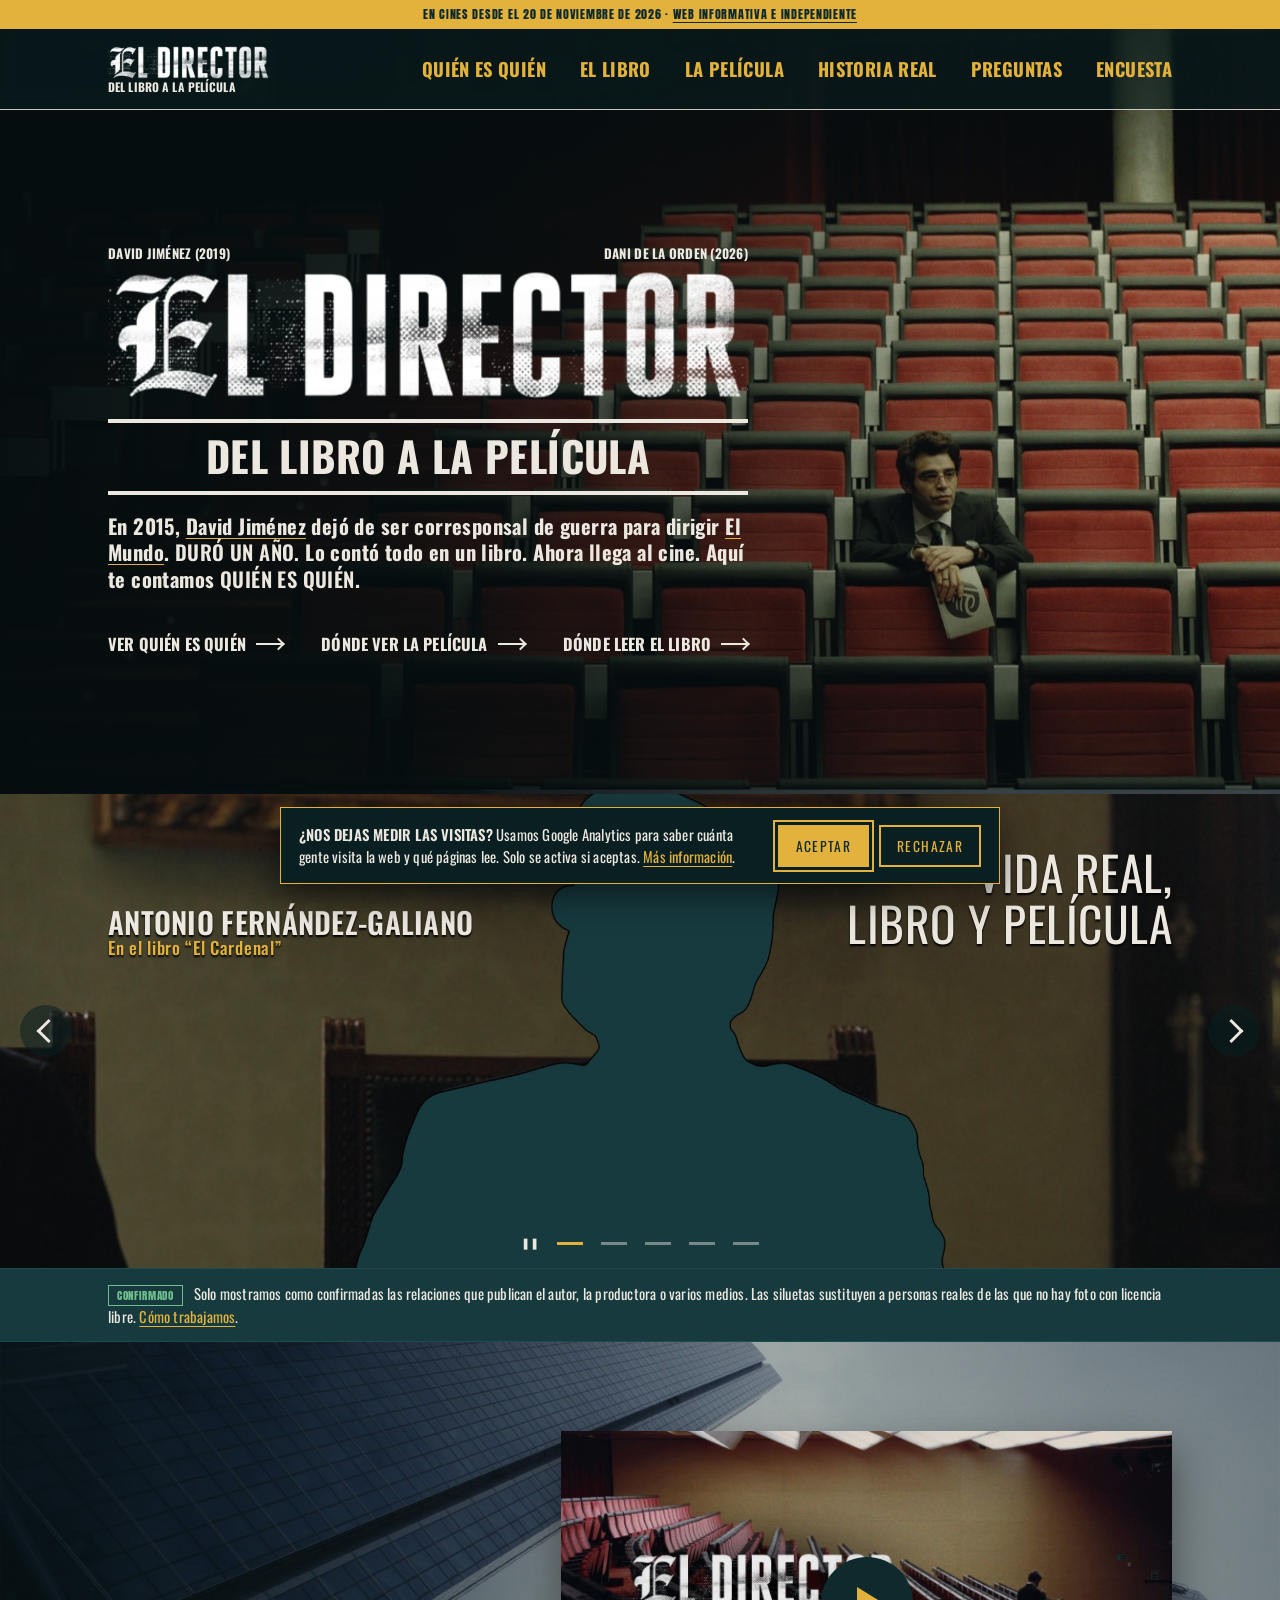
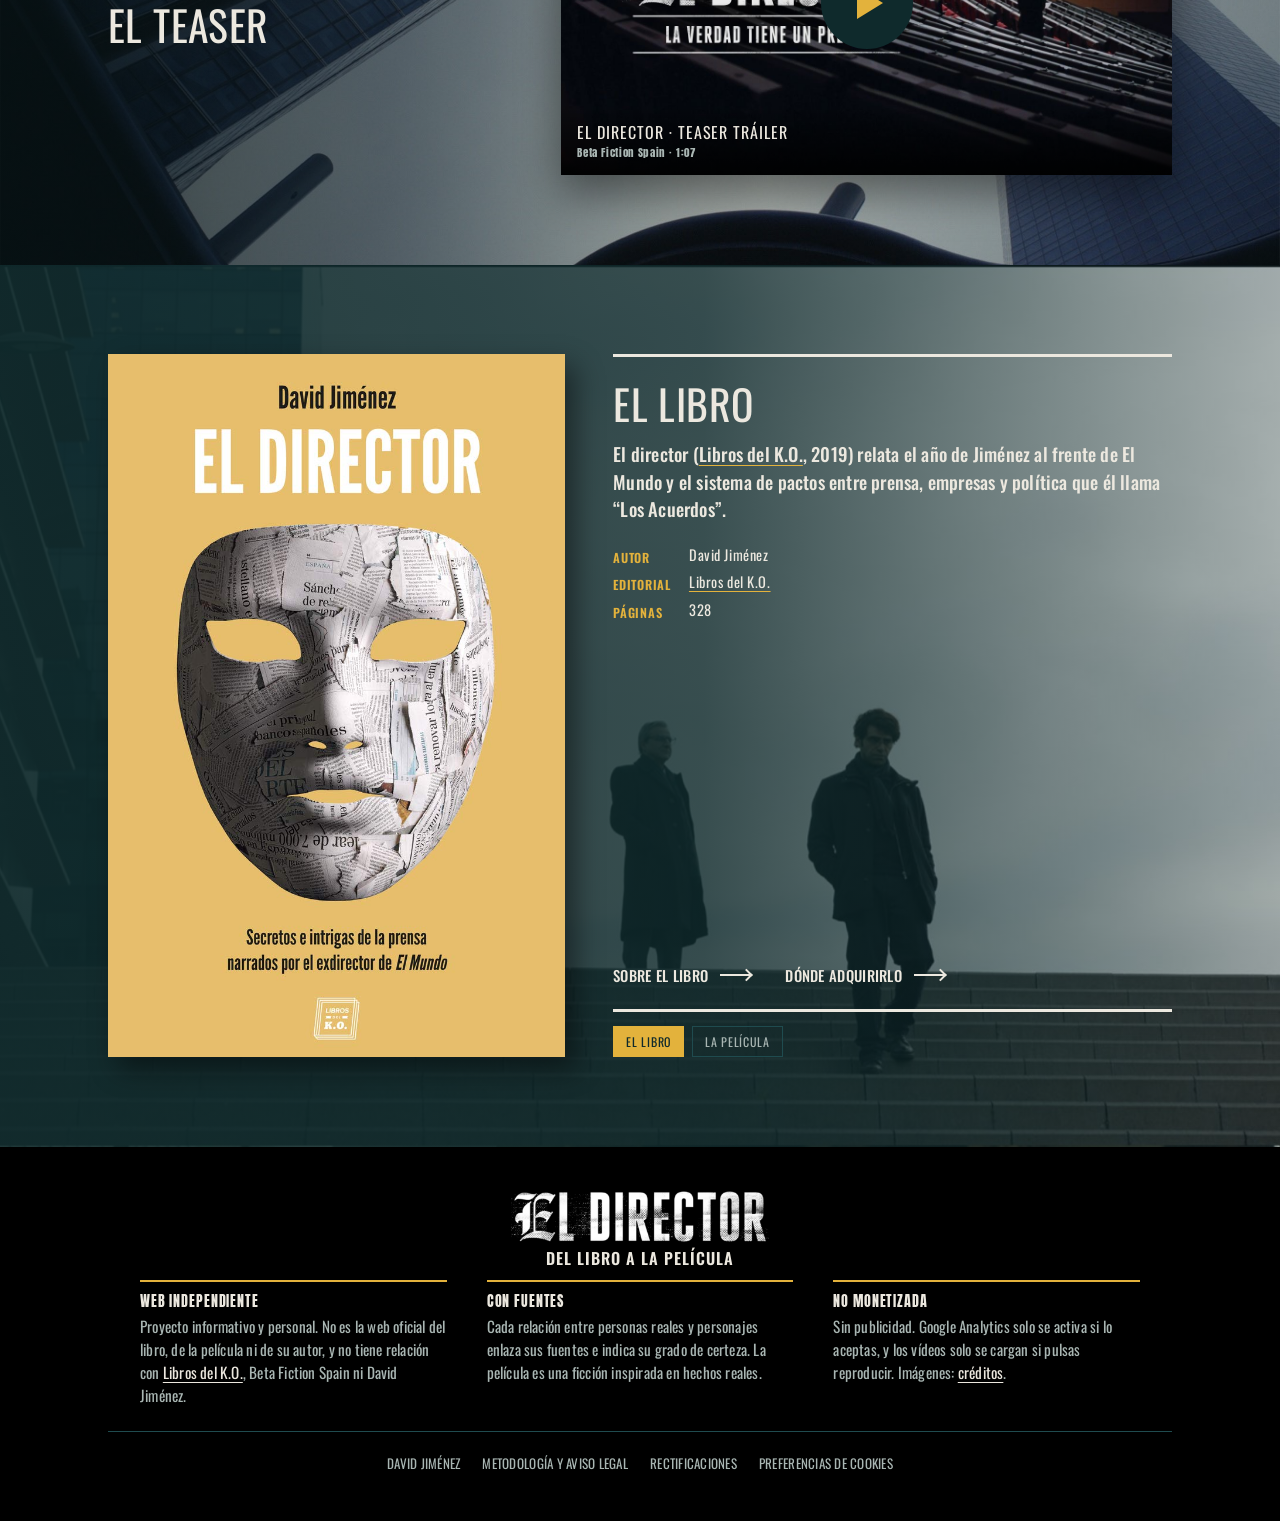
==== commit 84fffd4e: "Google Analytics 4 con aviso de cookies (solo se carga si se acepta); texto de cookies en metodologí" ====
--- a/docs/index.html
+++ b/docs/index.html
@@ -1,5 +1,5 @@
 <!doctype html>
-<html lang="es">
+<html lang="es" data-ga="G-KYJ48RR145">
 <head>
 <meta charset="utf-8">
 <script>document.documentElement.classList.add("js")</script>
@@ -28,11 +28,12 @@
 <link rel="preconnect" href="https://fonts.googleapis.com">
 <link rel="preconnect" href="https://fonts.gstatic.com" crossorigin>
 <link rel="stylesheet" href="https://fonts.googleapis.com/css2?family=UnifrakturCook:wght@700&family=Anton&family=Oswald:wght@400;500;600;700&display=swap">
-<link rel="stylesheet" href="assets/estilos.css?v=daa5c16e">
+<link rel="stylesheet" href="assets/estilos.css?v=52688d0f">
 <script type="application/ld+json">{"@context": "https://schema.org", "@graph": [{"@type": "WebSite", "@id": "https://eldirectorquienesquien.com/#web", "name": "El Director. Del libro a la película", "url": "https://eldirectorquienesquien.com/", "inLanguage": "es"}, {"@type": "WebPage", "@id": "https://eldirectorquienesquien.com/", "url": "https://eldirectorquienesquien.com/", "name": "El Director: quién es quién del libro a la película", "description": "Qué persona real hay detrás de cada personaje de El Director, el libro de David Jiménez y la película de Dani de la Orden. Con fuentes y grado de certeza.", "isPartOf": {"@id": "https://eldirectorquienesquien.com/#web"}, "dateModified": "2026-11-17", "inLanguage": "es"}, {"@type": "Book", "@id": "https://eldirectorquienesquien.com/libro/#libro", "name": "El director: secretos e intrigas de la prensa narrados por el exdirector de El Mundo", "author": {"@type": "Person", "@id": "https://eldirectorquienesquien.com/personajes/david-jimenez/#persona", "name": "David Jiménez García"}, "publisher": {"@type": "Organization", "name": "Libros del K.O.", "url": "https://www.librosdelko.com/"}, "datePublished": "2019-04-08", "inLanguage": "es", "isbn": "9788417678081", "numberOfPages": 328, "genre": "No ficción"}, {"@type": "Movie", "@id": "https://eldirectorquienesquien.com/pelicula/#pelicula", "name": "El director", "director": {"@type": "Person", "name": "Dani de la Orden"}, "dateCreated": "2026", "datePublished": "2026-11-20", "inLanguage": "es", "countryOfOrigin": "ES", "genre": ["Thriller"], "duration": "PT1H55M", "image": "https://eldirectorquienesquien.com/assets/img/cartel-el-director.jpg", "isBasedOn": {"@id": "https://eldirectorquienesquien.com/libro/#libro"}, "actor": [{"@type": "Person", "name": "David Verdaguer"}, {"@type": "Person", "name": "Alberto San Juan"}, {"@type": "Person", "name": "Fernando Colomo"}, {"@type": "Person", "name": "Xavi Sáez"}, {"@type": "Person", "name": "Miriam Iscla"}, {"@type": "Person", "name": "Joan Carreras"}, {"@type": "Person", "name": "Carmen Machi"}, {"@type": "Person", "name": "Emma Vilarasau"}, {"@type": "Person", "name": "Guillermo Toledo"}, {"@type": "Person", "name": "Fernando Cayo"}], "productionCompany": [{"@type": "Organization", "name": "Beta Fiction Spain"}, {"@type": "Organization", "name": "Sábado Time"}, {"@type": "Organization", "name": "Cardinal Content"}, {"@type": "Organization", "name": "Historias de un Director SL"}]}, {"@type": "VideoObject", "name": "El Director · Teaser tráiler", "description": "El Director · Teaser tráiler. Publicado por Beta Fiction Spain en YouTube.", "thumbnailUrl": "https://i.ytimg.com/vi/PUQzmris2CE/hqdefault.jpg", "uploadDate": "2026-07-09", "duration": "PT1M7S", "embedUrl": "https://www.youtube-nocookie.com/embed/PUQzmris2CE", "contentUrl": "https://www.youtube.com/watch?v=PUQzmris2CE"}]}</script>
-<script src="assets/video.js?v=daa5c16e" defer></script>
-<script src="assets/slider.js?v=daa5c16e" defer></script>
-<script src="assets/encuesta.js?v=daa5c16e" defer></script>
+<script src="assets/video.js?v=52688d0f" defer></script>
+<script src="assets/slider.js?v=52688d0f" defer></script>
+<script src="assets/encuesta.js?v=52688d0f" defer></script>
+<script src="assets/cookies.js?v=52688d0f" defer></script>
 </head>
 <body class="es-portada">
 <a class="salto" href="#contenido">Saltar al contenido</a>
@@ -128,7 +129,7 @@
       </section>
       <section>
         <h2>No monetizada</h2>
-        <p>Sin publicidad ni cookies propias. Los vídeos solo se cargan si pulsas reproducir. Imágenes: <a href="metodologia-y-fuentes/#creditos">créditos</a>.</p>
+        <p>Sin publicidad. Google Analytics solo se activa si lo aceptas, y los vídeos solo se cargan si pulsas reproducir. Imágenes: <a href="metodologia-y-fuentes/#creditos">créditos</a>.</p>
       </section>
     </div>
     <hr>
@@ -137,9 +138,14 @@
         <li><a href="personajes/david-jimenez/">David Jiménez</a></li>
         <li><a href="metodologia-y-fuentes/">Metodología y aviso legal</a></li>
         <li><a href="metodologia-y-fuentes/#rectificaciones">Rectificaciones</a></li>
+        <li><a href="#" data-abrir-cookies>Preferencias de cookies</a></li>
       </ul>
     </nav>
   </div>
 </footer>
+<div id="aviso-cookies" class="aviso-cookies" role="dialog" aria-live="polite" aria-label="Aviso de cookies" hidden>
+  <p><strong>¿Nos dejas medir las visitas?</strong> Usamos Google Analytics para saber cuánta gente visita la web y qué páginas lee. Solo se activa si aceptas. <a href="metodologia-y-fuentes/#cookies">Más información</a>.</p>
+  <div class="aviso-cookies-botones"><button type="button" class="btn" data-cookies="si">Aceptar</button><button type="button" class="btn sec" data-cookies="no">Rechazar</button></div>
+</div>
 </body>
 </html>
--- a/docs/assets/estilos.css
+++ b/docs/assets/estilos.css
@@ -610,3 +610,9 @@
 .pie-columnas p{margin:0;font-size:.95rem;line-height:1.5;color:var(--gris)}
 .pie-columnas a{color:var(--papel)}
 @media (max-width:760px){.pie-columnas{grid-template-columns:1fr;gap:20px}}
+/* Aviso de cookies */
+.aviso-cookies{position:fixed;z-index:50;left:16px;right:16px;bottom:16px;max-width:720px;margin:0 auto;background:var(--noche);border:1px solid var(--oro);box-shadow:0 12px 32px rgba(0,0,0,.5);padding:16px 18px;display:flex;flex-wrap:wrap;gap:12px 20px;align-items:center}
+.aviso-cookies[hidden]{display:none}
+.aviso-cookies p{margin:0;flex:1 1 360px;font-size:.92rem;line-height:1.45}
+.aviso-cookies-botones{display:flex;gap:10px}
+.aviso-cookies .btn{font-size:.85rem;padding:9px 16px}
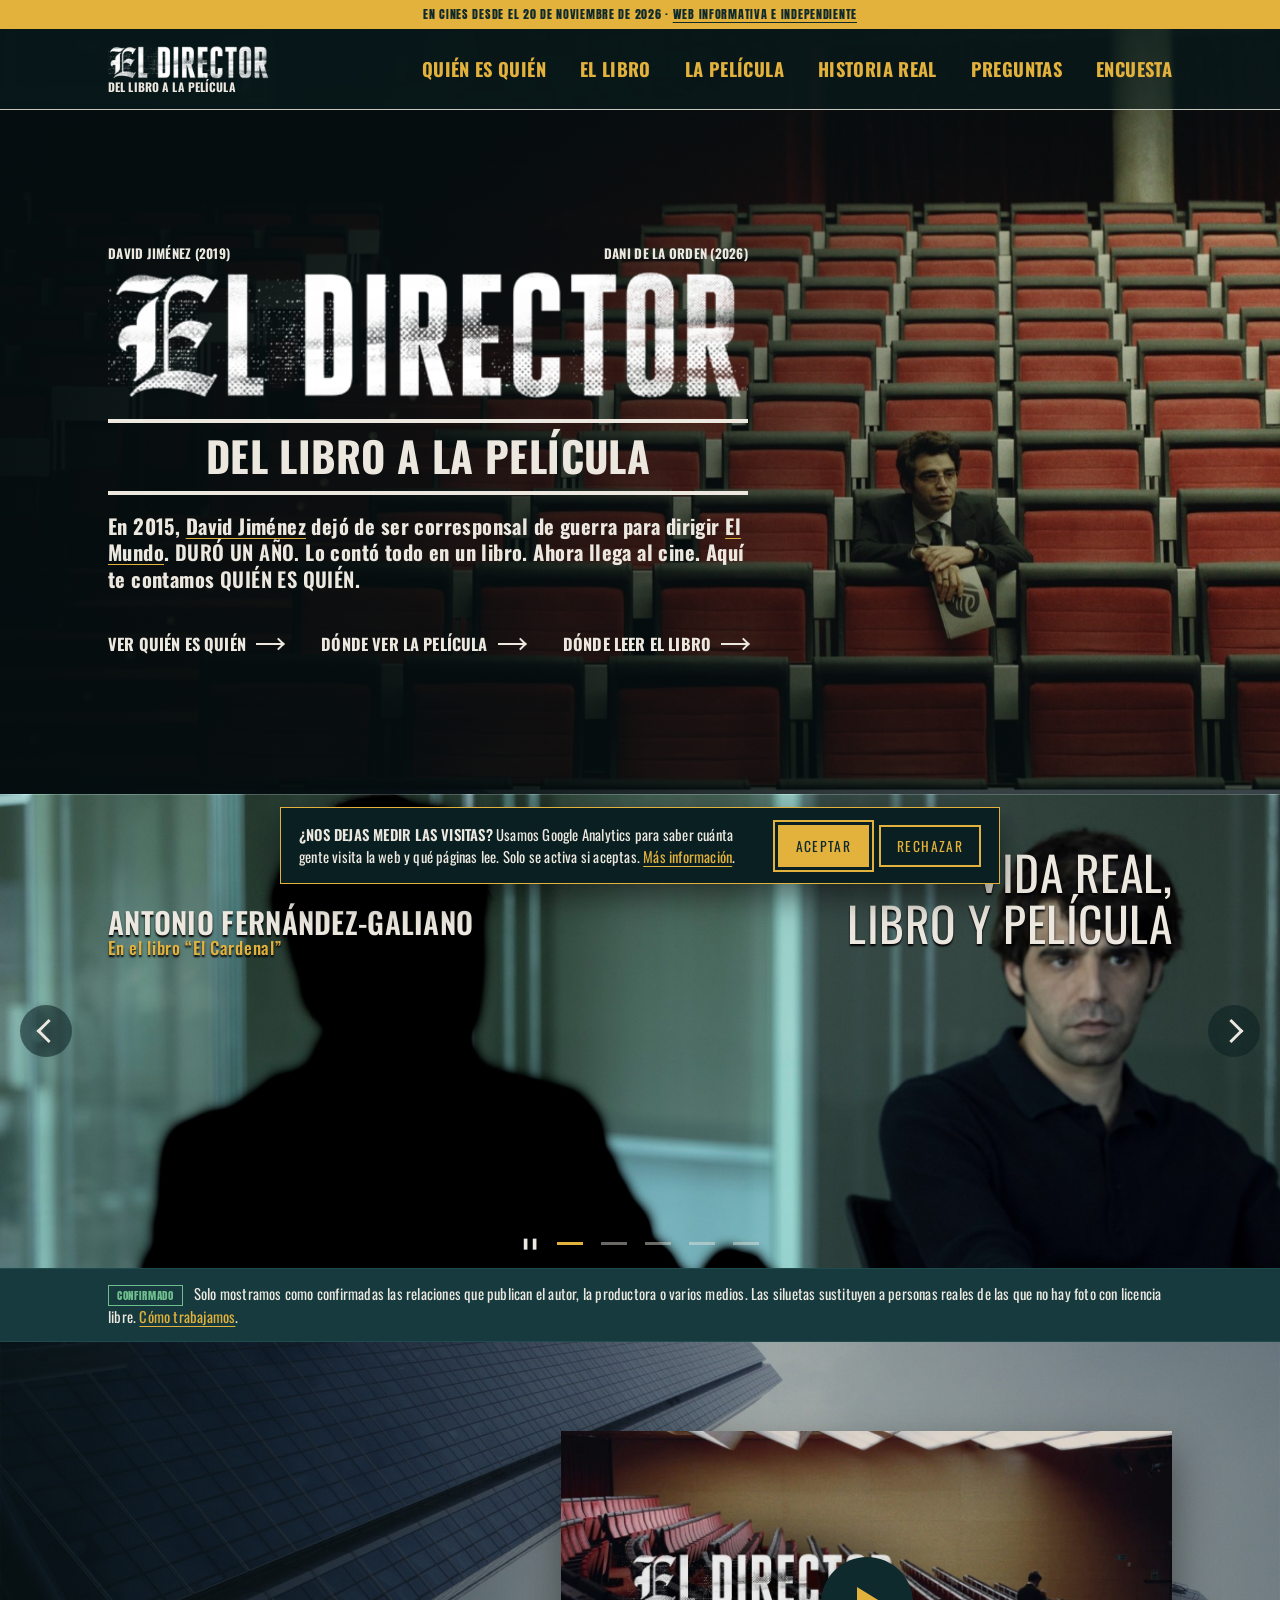
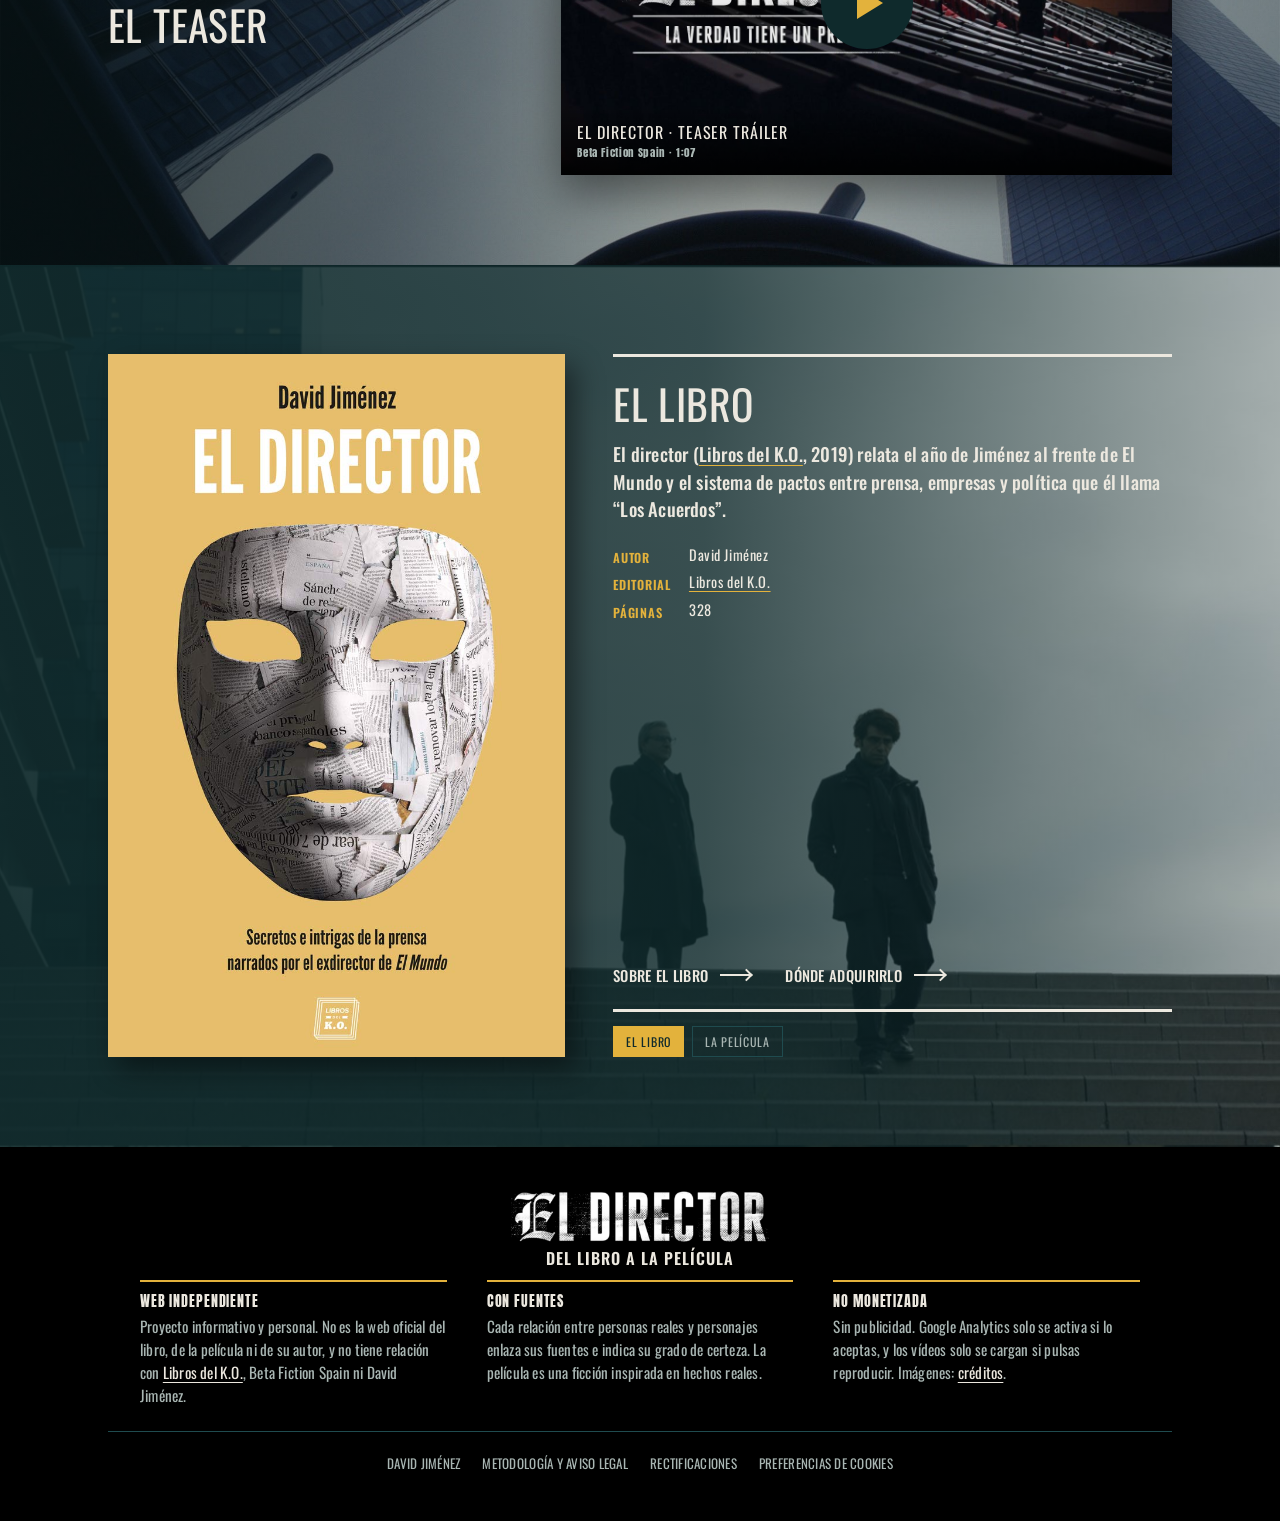
==== commit 625233d0: "Slider: nueva imagen para el slide 1 Co-Authored-By: Claude Opus 5.5 <noreply@anthropic.com>" ====
--- a/docs/index.html
+++ b/docs/index.html
@@ -66,7 +66,7 @@
 <section class="vrlp" aria-roledescription="carrusel" aria-labelledby="h-vrlp">
   <h2 class="vrlp-titulo" id="h-vrlp"><a href="encuesta/" tabindex="-1">Vida real,<br> libro y película</a></h2>
   <div class="vrlp-slides">
-    <figure class="vrlp-slide" data-tono="" style="--foco:50%"><img src="assets/img/slider/slide-1.jpg" alt="Silueta en lugar de Antonio Fernández-Galiano, del que no hay foto con licencia libre" width="2000" height="741" decoding="async"><a class="vrlp-texto izq" href="personajes/cardenal/"><strong>Antonio Fernández-Galiano</strong><span>En el libro “El Cardenal”</span></a></figure><figure class="vrlp-slide" data-tono="" style="--foco:50%"><img src="assets/img/slider/slide-2.jpg" alt="Alberto San Juan como Cardenal en El Director" width="2000" height="741" decoding="async"><a class="vrlp-texto der" href="personajes/cardenal/"><strong>Cardenal</strong><span>Alberto San Juan</span></a></figure><figure class="vrlp-slide" data-tono="claro" style="--foco:28%"><img src="assets/img/slider/slide-3.jpg" alt="David Jiménez en 2019" width="2000" height="741" decoding="async"><a class="vrlp-texto der" href="personajes/david-jimenez/"><strong>David Jiménez</strong><span>En el libro: el narrador</span></a></figure><figure class="vrlp-slide" data-tono="" style="--foco:58%"><img src="assets/img/slider/slide-4.jpg" alt="David Verdaguer como David Jiménez en El Director" width="2000" height="741" decoding="async"><a class="vrlp-texto izq" href="personajes/david-jimenez/"><strong>David Verdaguer</strong><span>David Jiménez</span></a></figure><figure class="vrlp-slide" data-tono="" style="--foco:50%"><div class="vrlp-lienzo"><img src="assets/img/slider/slide-5-fondo.jpg" alt="Redacción de la película con dos siluetas: personajes del libro aún sin identificar" width="2000" height="741" decoding="async"><img class="vrlp-capa entra-izq" src="assets/img/slider/slide-5-mujer.png" alt="" width="2000" height="741" decoding="async"><img class="vrlp-capa entra-der" src="assets/img/slider/slide-5-hombre.png" alt="" width="2000" height="741" decoding="async"></div><a class="vrlp-texto izq" href="encuesta/"><strong>La Digna, El Señorito, Rasputín…</strong><span>Apodos del libro</span></a><a class="vrlp-texto der" href="encuesta/"><strong>Ayúdanos a descubrirlos</strong><span>Participa en nuestra encuesta</span></a></figure>
+    <figure class="vrlp-slide" data-tono="" style="--foco:50%"><img src="assets/img/slider/slide-1-v2.jpg" alt="Silueta en lugar de Antonio Fernández-Galiano, del que no hay foto con licencia libre, en una reunión" width="2000" height="741" decoding="async"><a class="vrlp-texto izq" href="personajes/cardenal/"><strong>Antonio Fernández-Galiano</strong><span>En el libro “El Cardenal”</span></a></figure><figure class="vrlp-slide" data-tono="" style="--foco:50%"><img src="assets/img/slider/slide-2.jpg" alt="Alberto San Juan como Cardenal en El Director" width="2000" height="741" decoding="async"><a class="vrlp-texto der" href="personajes/cardenal/"><strong>Cardenal</strong><span>Alberto San Juan</span></a></figure><figure class="vrlp-slide" data-tono="claro" style="--foco:28%"><img src="assets/img/slider/slide-3.jpg" alt="David Jiménez en 2019" width="2000" height="741" decoding="async"><a class="vrlp-texto der" href="personajes/david-jimenez/"><strong>David Jiménez</strong><span>En el libro: el narrador</span></a></figure><figure class="vrlp-slide" data-tono="" style="--foco:58%"><img src="assets/img/slider/slide-4.jpg" alt="David Verdaguer como David Jiménez en El Director" width="2000" height="741" decoding="async"><a class="vrlp-texto izq" href="personajes/david-jimenez/"><strong>David Verdaguer</strong><span>David Jiménez</span></a></figure><figure class="vrlp-slide" data-tono="" style="--foco:50%"><div class="vrlp-lienzo"><img src="assets/img/slider/slide-5-fondo.jpg" alt="Redacción de la película con dos siluetas: personajes del libro aún sin identificar" width="2000" height="741" decoding="async"><img class="vrlp-capa entra-izq" src="assets/img/slider/slide-5-mujer.png" alt="" width="2000" height="741" decoding="async"><img class="vrlp-capa entra-der" src="assets/img/slider/slide-5-hombre.png" alt="" width="2000" height="741" decoding="async"></div><a class="vrlp-texto izq" href="encuesta/"><strong>La Digna, El Señorito, Rasputín…</strong><span>Apodos del libro</span></a><a class="vrlp-texto der" href="encuesta/"><strong>Ayúdanos a descubrirlos</strong><span>Participa en nuestra encuesta</span></a></figure>
   </div>
   <button type="button" class="vrlp-flecha ant" aria-label="Anterior"></button>
   <button type="button" class="vrlp-flecha sig" aria-label="Siguiente"></button>
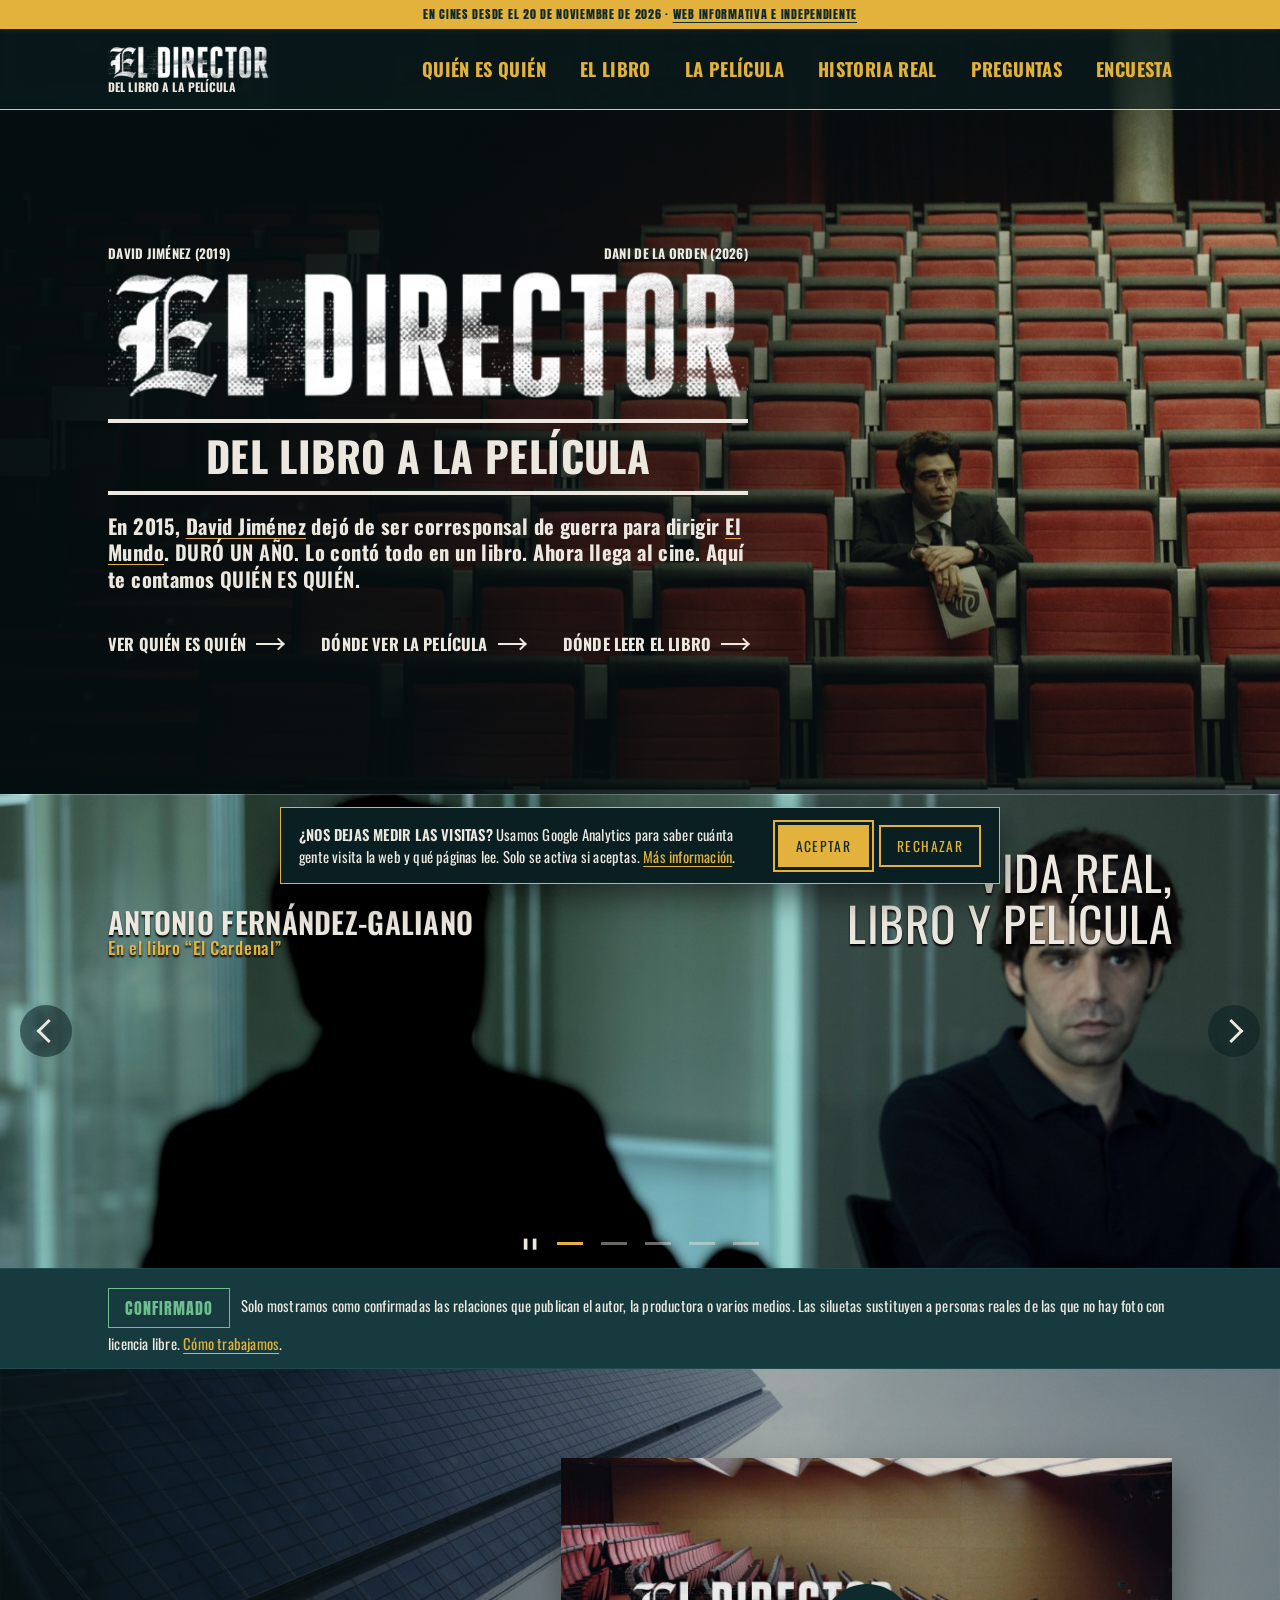
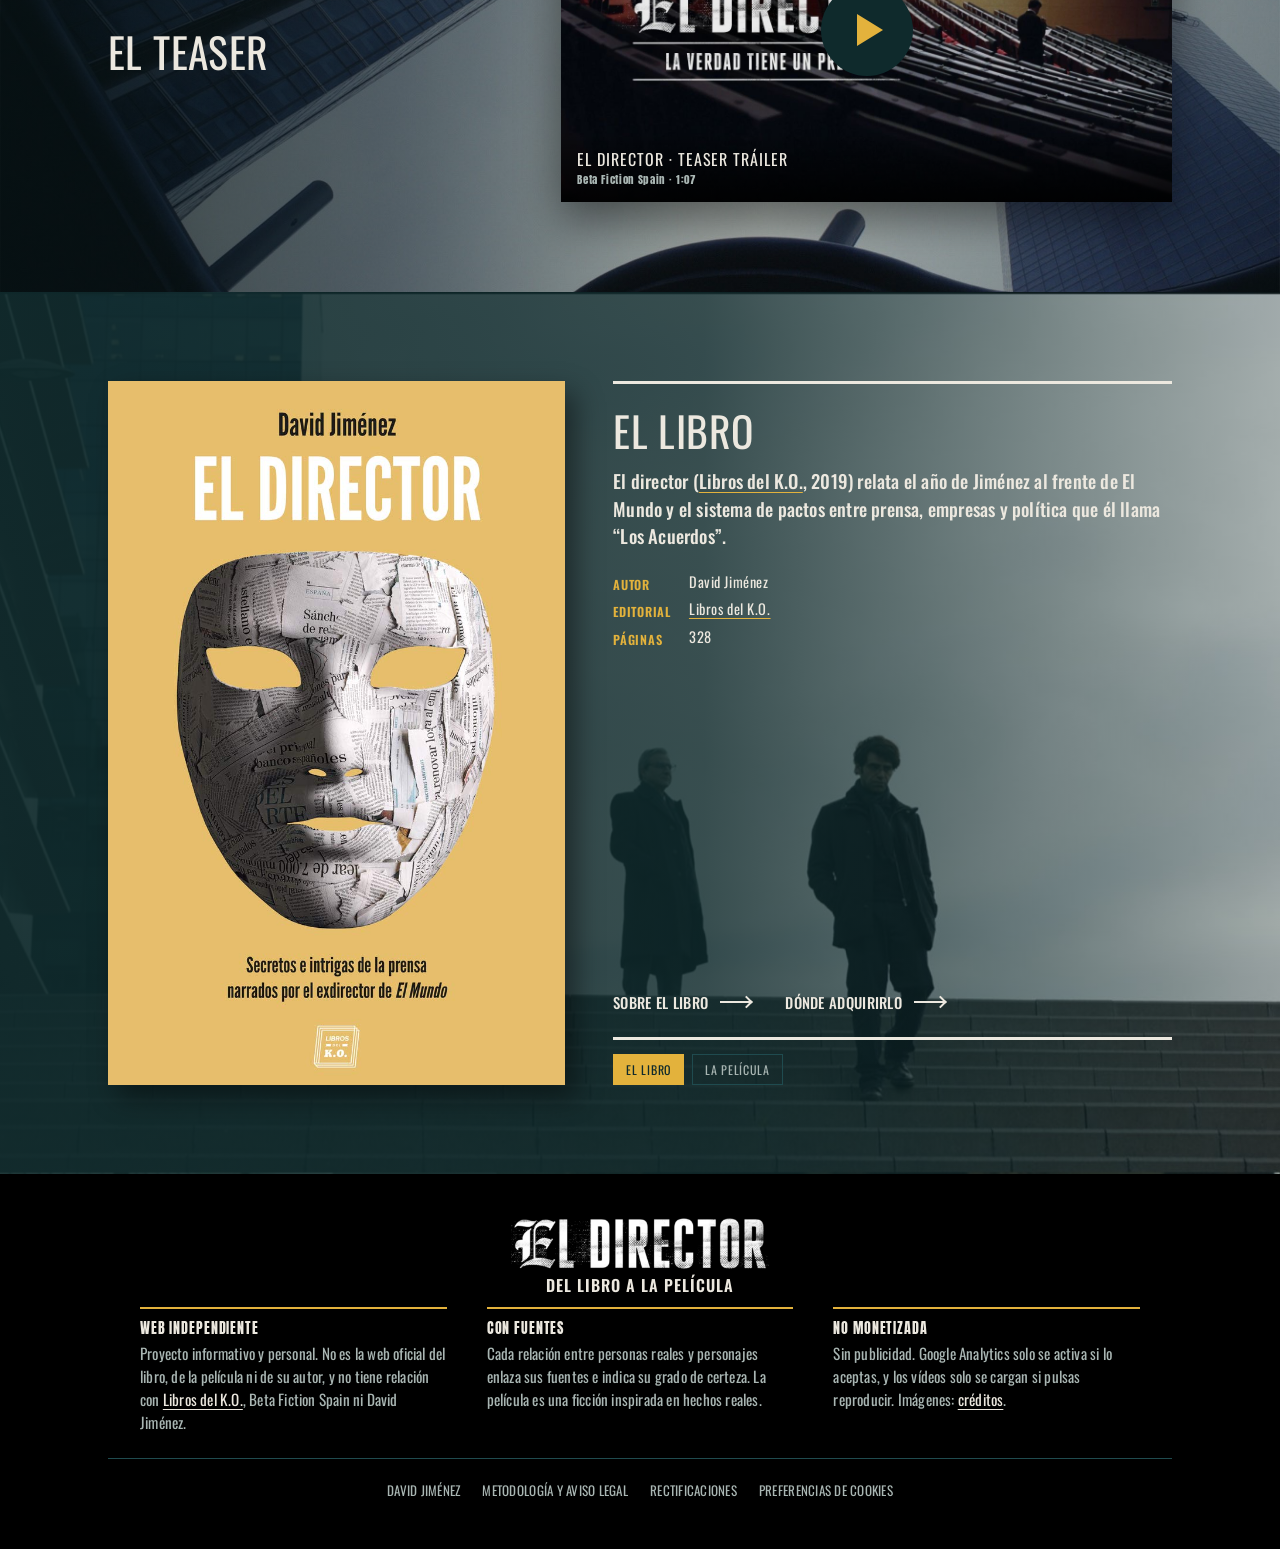
==== commit 854cb97f: "Sellos en lista, fuentes en columnas de tres y ajustes de CSS Co-Authored-By: Claude Opus 5.5 <norep" ====
--- a/docs/index.html
+++ b/docs/index.html
@@ -28,12 +28,12 @@
 <link rel="preconnect" href="https://fonts.googleapis.com">
 <link rel="preconnect" href="https://fonts.gstatic.com" crossorigin>
 <link rel="stylesheet" href="https://fonts.googleapis.com/css2?family=UnifrakturCook:wght@700&family=Anton&family=Oswald:wght@400;500;600;700&display=swap">
-<link rel="stylesheet" href="assets/estilos.css?v=52688d0f">
+<link rel="stylesheet" href="assets/estilos.css?v=fce6f9be">
 <script type="application/ld+json">{"@context": "https://schema.org", "@graph": [{"@type": "WebSite", "@id": "https://eldirectorquienesquien.com/#web", "name": "El Director. Del libro a la película", "url": "https://eldirectorquienesquien.com/", "inLanguage": "es"}, {"@type": "WebPage", "@id": "https://eldirectorquienesquien.com/", "url": "https://eldirectorquienesquien.com/", "name": "El Director: quién es quién del libro a la película", "description": "Qué persona real hay detrás de cada personaje de El Director, el libro de David Jiménez y la película de Dani de la Orden. Con fuentes y grado de certeza.", "isPartOf": {"@id": "https://eldirectorquienesquien.com/#web"}, "dateModified": "2026-11-17", "inLanguage": "es"}, {"@type": "Book", "@id": "https://eldirectorquienesquien.com/libro/#libro", "name": "El director: secretos e intrigas de la prensa narrados por el exdirector de El Mundo", "author": {"@type": "Person", "@id": "https://eldirectorquienesquien.com/personajes/david-jimenez/#persona", "name": "David Jiménez García"}, "publisher": {"@type": "Organization", "name": "Libros del K.O.", "url": "https://www.librosdelko.com/"}, "datePublished": "2019-04-08", "inLanguage": "es", "isbn": "9788417678081", "numberOfPages": 328, "genre": "No ficción"}, {"@type": "Movie", "@id": "https://eldirectorquienesquien.com/pelicula/#pelicula", "name": "El director", "director": {"@type": "Person", "name": "Dani de la Orden"}, "dateCreated": "2026", "datePublished": "2026-11-20", "inLanguage": "es", "countryOfOrigin": "ES", "genre": ["Thriller"], "duration": "PT1H55M", "image": "https://eldirectorquienesquien.com/assets/img/cartel-el-director.jpg", "isBasedOn": {"@id": "https://eldirectorquienesquien.com/libro/#libro"}, "actor": [{"@type": "Person", "name": "David Verdaguer"}, {"@type": "Person", "name": "Alberto San Juan"}, {"@type": "Person", "name": "Fernando Colomo"}, {"@type": "Person", "name": "Xavi Sáez"}, {"@type": "Person", "name": "Miriam Iscla"}, {"@type": "Person", "name": "Joan Carreras"}, {"@type": "Person", "name": "Carmen Machi"}, {"@type": "Person", "name": "Emma Vilarasau"}, {"@type": "Person", "name": "Guillermo Toledo"}, {"@type": "Person", "name": "Fernando Cayo"}], "productionCompany": [{"@type": "Organization", "name": "Beta Fiction Spain"}, {"@type": "Organization", "name": "Sábado Time"}, {"@type": "Organization", "name": "Cardinal Content"}, {"@type": "Organization", "name": "Historias de un Director SL"}]}, {"@type": "VideoObject", "name": "El Director · Teaser tráiler", "description": "El Director · Teaser tráiler. Publicado por Beta Fiction Spain en YouTube.", "thumbnailUrl": "https://i.ytimg.com/vi/PUQzmris2CE/hqdefault.jpg", "uploadDate": "2026-07-09", "duration": "PT1M7S", "embedUrl": "https://www.youtube-nocookie.com/embed/PUQzmris2CE", "contentUrl": "https://www.youtube.com/watch?v=PUQzmris2CE"}]}</script>
-<script src="assets/video.js?v=52688d0f" defer></script>
-<script src="assets/slider.js?v=52688d0f" defer></script>
-<script src="assets/encuesta.js?v=52688d0f" defer></script>
-<script src="assets/cookies.js?v=52688d0f" defer></script>
+<script src="assets/video.js?v=fce6f9be" defer></script>
+<script src="assets/slider.js?v=fce6f9be" defer></script>
+<script src="assets/encuesta.js?v=fce6f9be" defer></script>
+<script src="assets/cookies.js?v=fce6f9be" defer></script>
 </head>
 <body class="es-portada">
 <a class="salto" href="#contenido">Saltar al contenido</a>
@@ -66,7 +66,7 @@
 <section class="vrlp" aria-roledescription="carrusel" aria-labelledby="h-vrlp">
   <h2 class="vrlp-titulo" id="h-vrlp"><a href="encuesta/" tabindex="-1">Vida real,<br> libro y película</a></h2>
   <div class="vrlp-slides">
-    <figure class="vrlp-slide" data-tono="" style="--foco:50%"><img src="assets/img/slider/slide-1-v2.jpg" alt="Silueta en lugar de Antonio Fernández-Galiano, del que no hay foto con licencia libre, en una reunión" width="2000" height="741" decoding="async"><a class="vrlp-texto izq" href="personajes/cardenal/"><strong>Antonio Fernández-Galiano</strong><span>En el libro “El Cardenal”</span></a></figure><figure class="vrlp-slide" data-tono="" style="--foco:50%"><img src="assets/img/slider/slide-2.jpg" alt="Alberto San Juan como Cardenal en El Director" width="2000" height="741" decoding="async"><a class="vrlp-texto der" href="personajes/cardenal/"><strong>Cardenal</strong><span>Alberto San Juan</span></a></figure><figure class="vrlp-slide" data-tono="claro" style="--foco:28%"><img src="assets/img/slider/slide-3.jpg" alt="David Jiménez en 2019" width="2000" height="741" decoding="async"><a class="vrlp-texto der" href="personajes/david-jimenez/"><strong>David Jiménez</strong><span>En el libro: el narrador</span></a></figure><figure class="vrlp-slide" data-tono="" style="--foco:58%"><img src="assets/img/slider/slide-4.jpg" alt="David Verdaguer como David Jiménez en El Director" width="2000" height="741" decoding="async"><a class="vrlp-texto izq" href="personajes/david-jimenez/"><strong>David Verdaguer</strong><span>David Jiménez</span></a></figure><figure class="vrlp-slide" data-tono="" style="--foco:50%"><div class="vrlp-lienzo"><img src="assets/img/slider/slide-5-fondo.jpg" alt="Redacción de la película con dos siluetas: personajes del libro aún sin identificar" width="2000" height="741" decoding="async"><img class="vrlp-capa entra-izq" src="assets/img/slider/slide-5-mujer.png" alt="" width="2000" height="741" decoding="async"><img class="vrlp-capa entra-der" src="assets/img/slider/slide-5-hombre.png" alt="" width="2000" height="741" decoding="async"></div><a class="vrlp-texto izq" href="encuesta/"><strong>La Digna, El Señorito, Rasputín…</strong><span>Apodos del libro</span></a><a class="vrlp-texto der" href="encuesta/"><strong>Ayúdanos a descubrirlos</strong><span>Participa en nuestra encuesta</span></a></figure>
+    <figure class="vrlp-slide" data-tono="" style="--foco:50%"><img src="assets/img/slider/slide-1-v2.jpg" alt="Silueta en lugar de Antonio Fernández-Galiano, del que no hay foto con licencia libre, en una reunión" width="2000" height="741" decoding="async"><a class="vrlp-texto izq" href="personajes/cardenal/"><strong>Antonio Fernández-Galiano</strong><span>En el libro “El Cardenal”</span></a></figure><figure class="vrlp-slide" data-tono="" style="--foco:50%"><img src="assets/img/slider/slide-2.jpg" alt="Alberto San Juan como Cardenal en El Director" width="2000" height="741" decoding="async"><a class="vrlp-texto der" href="personajes/cardenal/"><strong>Cardenal</strong><span>Alberto San Juan</span></a></figure><figure class="vrlp-slide" data-tono="claro" style="--foco:28%"><img src="assets/img/slider/slide-3.jpg" alt="David Jiménez en 2019" width="2000" height="741" decoding="async"><a class="vrlp-texto der" href="personajes/david-jimenez/"><strong>David Jiménez</strong><span>En el libro: el narrador</span></a></figure><figure class="vrlp-slide" data-tono="" style="--foco:58%"><img src="assets/img/slider/slide-4.jpg" alt="David Verdaguer como David Jiménez en El Director" width="2000" height="741" decoding="async"><a class="vrlp-texto izq" href="personajes/david-jimenez/"><strong>David Verdaguer</strong><span>David Jiménez</span></a></figure><figure class="vrlp-slide" data-tono="" style="--foco:50%"><div class="vrlp-lienzo"><img src="assets/img/slider/slide-5-fondo.jpg" alt="Redacción de la película con dos siluetas: personajes del libro aún sin identificar" width="2000" height="741" decoding="async"><img class="vrlp-capa entra-izq" src="assets/img/slider/slide-5-mujer-v2.png" alt="" width="2000" height="741" decoding="async"><img class="vrlp-capa entra-der" src="assets/img/slider/slide-5-hombre-v2.png" alt="" width="2000" height="741" decoding="async"></div><a class="vrlp-texto izq" href="encuesta/"><strong>La Digna, El Señorito, Rasputín…</strong><span>Apodos del libro</span></a><a class="vrlp-texto der" href="encuesta/"><strong>Ayúdanos a descubrirlos</strong><span>Participa en nuestra encuesta</span></a></figure>
   </div>
   <button type="button" class="vrlp-flecha ant" aria-label="Anterior"></button>
   <button type="button" class="vrlp-flecha sig" aria-label="Siguiente"></button>
@@ -143,6 +143,7 @@
     </nav>
   </div>
 </footer>
+<a class="volver-arriba" href="#contenido" aria-label="Volver arriba"></a>
 <div id="aviso-cookies" class="aviso-cookies" role="dialog" aria-live="polite" aria-label="Aviso de cookies" hidden>
   <p><strong>¿Nos dejas medir las visitas?</strong> Usamos Google Analytics para saber cuánta gente visita la web y qué páginas lee. Solo se activa si aceptas. <a href="metodologia-y-fuentes/#cookies">Más información</a>.</p>
   <div class="aviso-cookies-botones"><button type="button" class="btn" data-cookies="si">Aceptar</button><button type="button" class="btn sec" data-cookies="no">Rechazar</button></div>
--- a/docs/assets/estilos.css
+++ b/docs/assets/estilos.css
@@ -83,7 +83,7 @@
 @media (max-width:560px){.par{grid-template-columns:1fr;gap:4px}.par .der{text-align:left}.par .igual{font-size:1.2rem}}
 
 /* Sellos de certeza */
-.sello{display:inline-block;font-family:var(--f-teletipo);font-size:.68rem;letter-spacing:.08em;text-transform:uppercase;padding:2px 8px;border:1px solid currentColor;white-space:nowrap;vertical-align:middle}
+.sello{display:inline-block;font-family:var(--f-teletipo);font-size: 1rem;letter-spacing:.08em;text-transform:uppercase;padding: 8px 16px;border:1px solid currentColor;white-space:nowrap;vertical-align:middle;margin: 5px 0px;}
 .s-conf{color:var(--ok)}
 .s-pend{color:var(--gris);border-style:dashed}
 .s-real{color:var(--oro)}
@@ -92,7 +92,7 @@
 .tabla{overflow-x:auto;margin: 18px 0px;border:1px solid var(--petroleo-3)}
 table{border-collapse:collapse;width:100%;min-width:600px;font-size: 1.2rem;}
 caption{text-align:left;padding:10px 12px;font-family:var(--f-teletipo);font-size:.75rem;letter-spacing:.08em;text-transform:uppercase;color:var(--gris)}
-th,td{text-align:left;padding:11px 12px;border-bottom:1px solid var(--petroleo-3);vertical-align:top}
+th,td{text-align:left;padding:11px 12px;border-bottom:1px solid var(--petroleo-3);vertical-align: middle;}
 th{font-family:var(--f-teletipo);font-weight:500;font-size:.72rem;letter-spacing:.1em;text-transform:uppercase;color:var(--gris);background:var(--petroleo-2)}
 tbody tr:last-child td{border-bottom:0}
 
@@ -616,3 +616,19 @@
 .aviso-cookies p{margin:0;flex:1 1 360px;font-size:.92rem;line-height:1.45}
 .aviso-cookies-botones{display:flex;gap:10px}
 .aviso-cookies .btn{font-size:.85rem;padding:9px 16px}
+/* Botón Volver arriba */
+.volver-arriba{position:fixed;z-index:40;right:20px;bottom:20px;width:48px;height:48px;border-radius:50%;background:var(--oro);box-shadow:0 6px 18px rgba(0,0,0,.4);opacity:0;visibility:hidden;transform:translateY(10px);transition:opacity .25s,transform .25s,visibility 0s .25s,background .2s}
+.volver-arriba::before{content:"";position:absolute;left:50%;top:55%;width:13px;height:13px;border-top:3px solid var(--petroleo);border-left:3px solid var(--petroleo);transform:translate(-50%,-50%) rotate(45deg)}
+.volver-arriba.visible{opacity:1;visibility:visible;transform:none;transition:opacity .25s,transform .25s,background .2s}
+.volver-arriba:hover,.volver-arriba:focus-visible{background:var(--papel)}
+/* Si el aviso de cookies está abierto, el botón se aparta hacia arriba */
+.aviso-cookies:not([hidden]) ~ .volver-arriba,.volver-arriba:has(~ .aviso-cookies:not([hidden])){bottom:120px}
+@media (max-width:760px){.volver-arriba{right:14px;bottom:14px;width:44px;height:44px}.volver-arriba:has(~ .aviso-cookies:not([hidden])){bottom:190px}}
+/* Leyenda de sellos: uno debajo de otro */
+.leyenda-sellos{list-style:none;padding:0;margin:.4rem 0 1.2rem}
+.leyenda-sellos li{display:flex;align-items:center;gap:12px;margin:6px 0}
+.leyenda-sellos .sello{min-width:150px;text-align:center;margin:0}
+/* Fuentes en columnas de tres */
+.fuentes:not(.horizontal) ul{display:grid;grid-auto-flow:column;grid-template-rows:repeat(3,auto);grid-auto-columns:minmax(0,1fr);gap:4px 32px;list-style:none;padding-left:0}
+.fuentes:not(.horizontal) li{margin:0}
+@media (max-width:760px){.fuentes:not(.horizontal) ul{grid-auto-flow:row;grid-template-rows:none;grid-auto-columns:auto}}
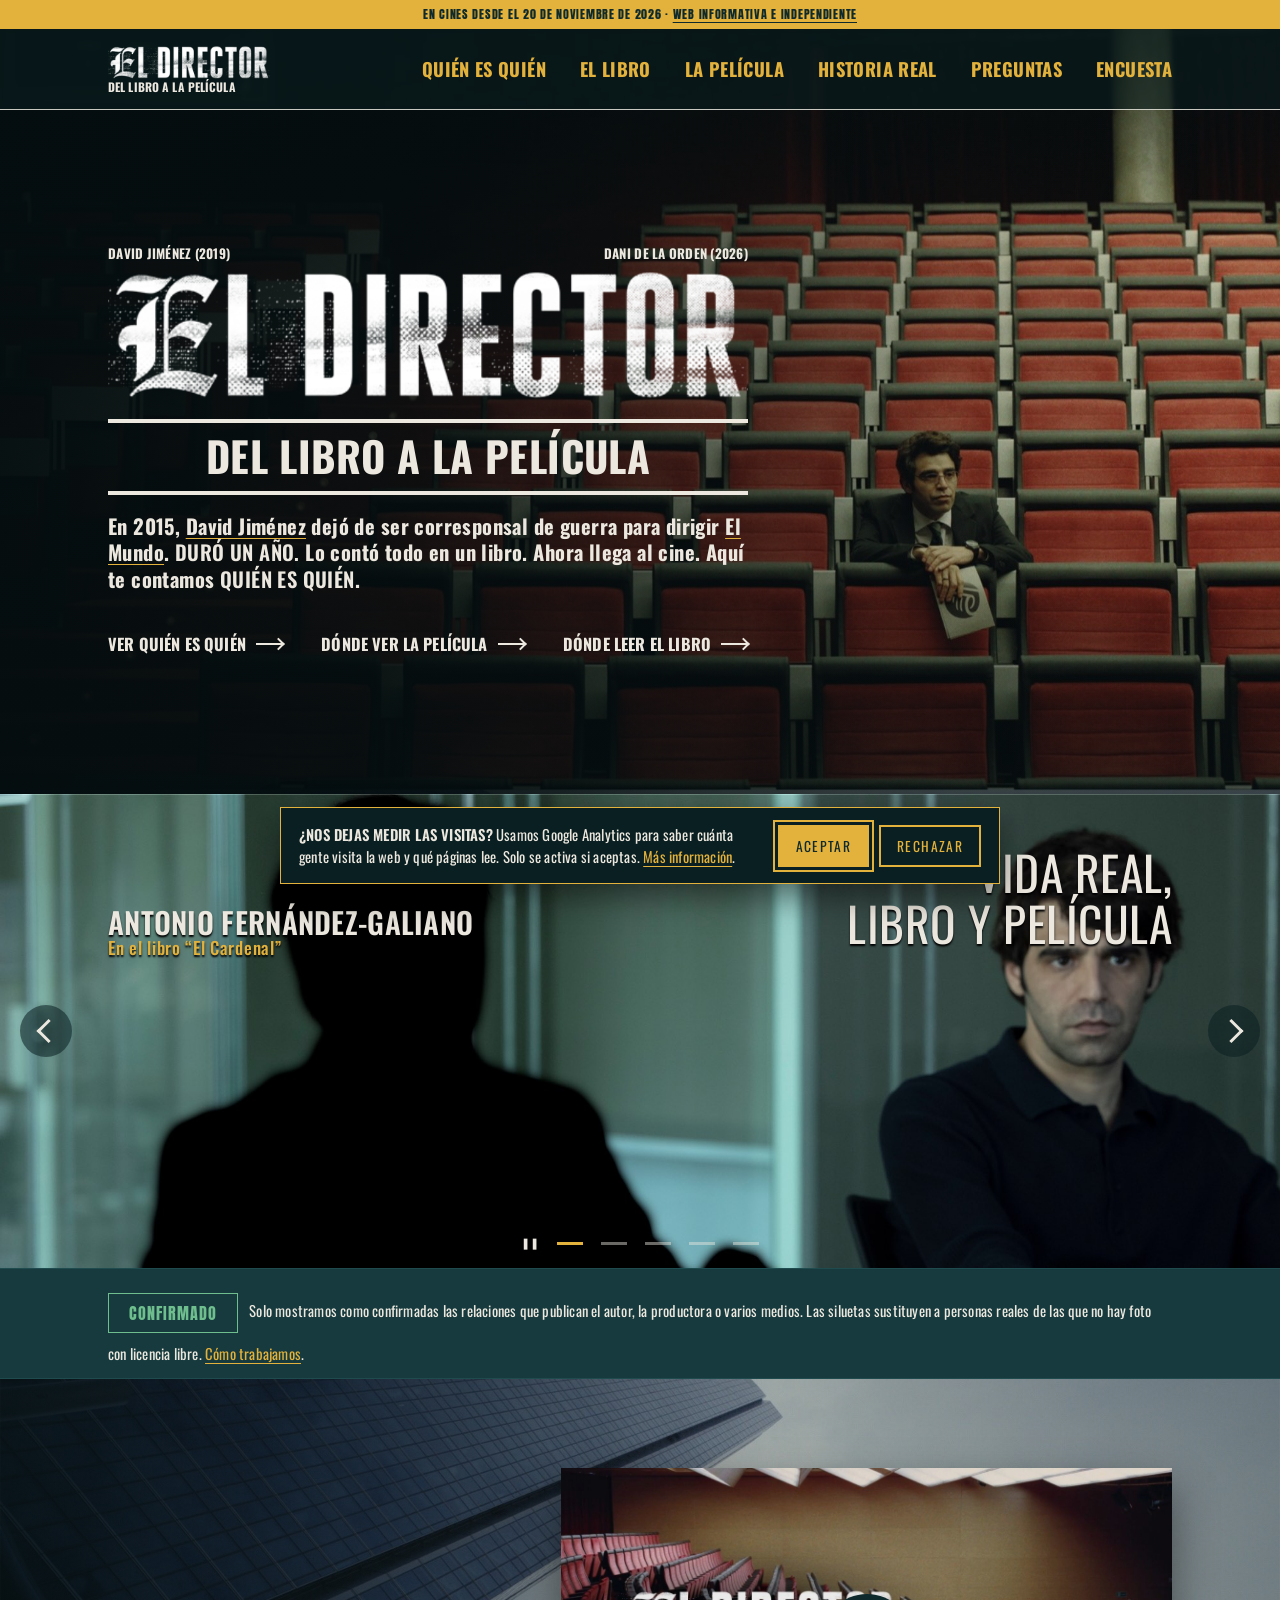
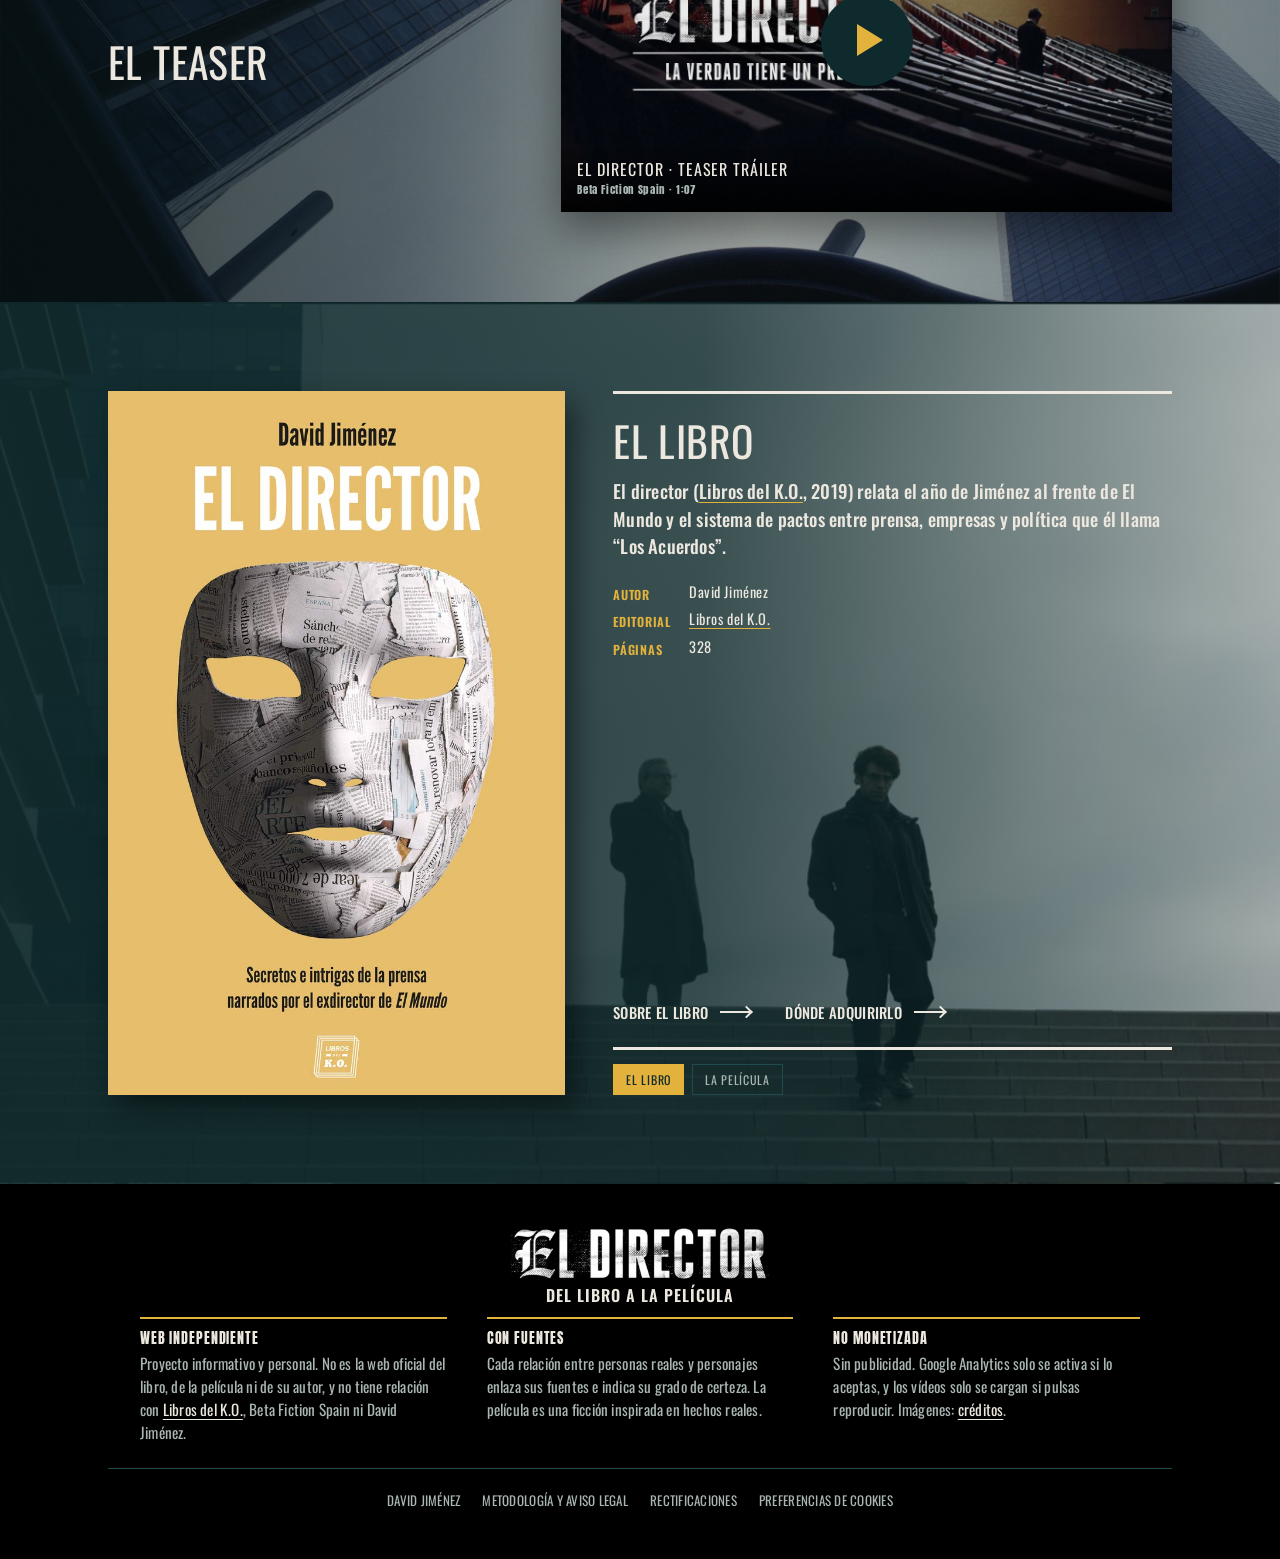
==== commit 73f784f0: "Sellos: margen y ancho mínimo Co-Authored-By: Claude Opus 5.5 <noreply@anthropic.com>" ====
--- a/docs/index.html
+++ b/docs/index.html
@@ -28,12 +28,12 @@
 <link rel="preconnect" href="https://fonts.googleapis.com">
 <link rel="preconnect" href="https://fonts.gstatic.com" crossorigin>
 <link rel="stylesheet" href="https://fonts.googleapis.com/css2?family=UnifrakturCook:wght@700&family=Anton&family=Oswald:wght@400;500;600;700&display=swap">
-<link rel="stylesheet" href="assets/estilos.css?v=fce6f9be">
+<link rel="stylesheet" href="assets/estilos.css?v=217471c9">
 <script type="application/ld+json">{"@context": "https://schema.org", "@graph": [{"@type": "WebSite", "@id": "https://eldirectorquienesquien.com/#web", "name": "El Director. Del libro a la película", "url": "https://eldirectorquienesquien.com/", "inLanguage": "es"}, {"@type": "WebPage", "@id": "https://eldirectorquienesquien.com/", "url": "https://eldirectorquienesquien.com/", "name": "El Director: quién es quién del libro a la película", "description": "Qué persona real hay detrás de cada personaje de El Director, el libro de David Jiménez y la película de Dani de la Orden. Con fuentes y grado de certeza.", "isPartOf": {"@id": "https://eldirectorquienesquien.com/#web"}, "dateModified": "2026-11-17", "inLanguage": "es"}, {"@type": "Book", "@id": "https://eldirectorquienesquien.com/libro/#libro", "name": "El director: secretos e intrigas de la prensa narrados por el exdirector de El Mundo", "author": {"@type": "Person", "@id": "https://eldirectorquienesquien.com/personajes/david-jimenez/#persona", "name": "David Jiménez García"}, "publisher": {"@type": "Organization", "name": "Libros del K.O.", "url": "https://www.librosdelko.com/"}, "datePublished": "2019-04-08", "inLanguage": "es", "isbn": "9788417678081", "numberOfPages": 328, "genre": "No ficción"}, {"@type": "Movie", "@id": "https://eldirectorquienesquien.com/pelicula/#pelicula", "name": "El director", "director": {"@type": "Person", "name": "Dani de la Orden"}, "dateCreated": "2026", "datePublished": "2026-11-20", "inLanguage": "es", "countryOfOrigin": "ES", "genre": ["Thriller"], "duration": "PT1H55M", "image": "https://eldirectorquienesquien.com/assets/img/cartel-el-director.jpg", "isBasedOn": {"@id": "https://eldirectorquienesquien.com/libro/#libro"}, "actor": [{"@type": "Person", "name": "David Verdaguer"}, {"@type": "Person", "name": "Alberto San Juan"}, {"@type": "Person", "name": "Fernando Colomo"}, {"@type": "Person", "name": "Xavi Sáez"}, {"@type": "Person", "name": "Miriam Iscla"}, {"@type": "Person", "name": "Joan Carreras"}, {"@type": "Person", "name": "Carmen Machi"}, {"@type": "Person", "name": "Emma Vilarasau"}, {"@type": "Person", "name": "Guillermo Toledo"}, {"@type": "Person", "name": "Fernando Cayo"}], "productionCompany": [{"@type": "Organization", "name": "Beta Fiction Spain"}, {"@type": "Organization", "name": "Sábado Time"}, {"@type": "Organization", "name": "Cardinal Content"}, {"@type": "Organization", "name": "Historias de un Director SL"}]}, {"@type": "VideoObject", "name": "El Director · Teaser tráiler", "description": "El Director · Teaser tráiler. Publicado por Beta Fiction Spain en YouTube.", "thumbnailUrl": "https://i.ytimg.com/vi/PUQzmris2CE/hqdefault.jpg", "uploadDate": "2026-07-09", "duration": "PT1M7S", "embedUrl": "https://www.youtube-nocookie.com/embed/PUQzmris2CE", "contentUrl": "https://www.youtube.com/watch?v=PUQzmris2CE"}]}</script>
-<script src="assets/video.js?v=fce6f9be" defer></script>
-<script src="assets/slider.js?v=fce6f9be" defer></script>
-<script src="assets/encuesta.js?v=fce6f9be" defer></script>
-<script src="assets/cookies.js?v=fce6f9be" defer></script>
+<script src="assets/video.js?v=217471c9" defer></script>
+<script src="assets/slider.js?v=217471c9" defer></script>
+<script src="assets/encuesta.js?v=217471c9" defer></script>
+<script src="assets/cookies.js?v=217471c9" defer></script>
 </head>
 <body class="es-portada">
 <a class="salto" href="#contenido">Saltar al contenido</a>
@@ -54,7 +54,7 @@
   <div class="contenedor hero-texto">
     <div class="hero-firmas"><small>David Jiménez (2019)</small><small>Dani de la Orden (2026)</small></div>
     <h1><img src="assets/img/portada/logo-web.png" alt="El Director" width="860" height="181"><span class="sub-v3">Del libro a la película</span></h1>
-    <p class="entradilla">En 2015, <a class="ref" href="https://es.wikipedia.org/wiki/David_Jim%C3%A9nez_Garc%C3%ADa" rel="noopener noreferrer" target="_blank">David Jiménez</a> dejó de ser corresponsal de guerra para dirigir <i><a class="ref" href="https://es.wikipedia.org/wiki/El_Mundo_(Espa%C3%B1a)" rel="noopener noreferrer" target="_blank">El Mundo</a></i>. <strong>Duró un año.</strong> Lo contó todo en un libro. Ahora llega al cine. Aquí te contamos <strong>quién es quién</strong>.</p>
+    <p class="entradilla">En 2015, <a class="ref interno" href="personajes/david-jimenez/">David Jiménez</a> dejó de ser corresponsal de guerra para dirigir <i><a class="ref" href="https://es.wikipedia.org/wiki/El_Mundo_(Espa%C3%B1a)" rel="noopener noreferrer" target="_blank">El Mundo</a></i>. <strong>Duró un año.</strong> Lo contó todo en un libro. Ahora llega al cine. Aquí te contamos <strong>quién es quién</strong>.</p>
     <div class="flechas">
       <a href="personajes/">Ver quién es quién</a>
       <a href="pelicula/#donde-ver">Dónde ver la película</a>
@@ -103,8 +103,8 @@
       </div>
       <div class="peli-texto obra-panel" data-cara="peli">
         <h2>La película</h2>
-        <p class="peli-entrada">Thriller de <a class="ref" href="https://es.wikipedia.org/wiki/Dani_de_la_Orden" rel="noopener noreferrer" target="_blank">Dani de la Orden</a> con <a class="ref" href="https://es.wikipedia.org/wiki/David_Verdaguer" rel="noopener noreferrer" target="_blank">David Verdaguer</a> y <a class="ref" href="https://es.wikipedia.org/wiki/Alberto_San_Juan" rel="noopener noreferrer" target="_blank">Alberto San Juan</a>, con guion de Alejandro Hernández y Michel Gaztambide. En cines desde el 20 de noviembre de 2026.</p>
-        <dl class="datos"><dt>Dirección</dt><dd>Dani de la Orden</dd><dt>Reparto</dt><dd>David Verdaguer, Alberto San Juan, <a class="ref" href="https://es.wikipedia.org/wiki/Fernando_Colomo" rel="noopener noreferrer" target="_blank">Fernando Colomo</a>, <a class="ref" href="https://es.wikipedia.org/wiki/Carmen_Machi" rel="noopener noreferrer" target="_blank">Carmen Machi</a>…</dd><dt>Duración</dt><dd>1 h 55 min</dd><dt>Distribución</dt><dd><a class="ref" href="https://betafiction.es/" rel="noopener noreferrer" target="_blank">Beta Fiction Spain</a></dd></dl>
+        <p class="peli-entrada">Thriller de <a class="ref interno" href="pelicula/#dani-de-la-orden">Dani de la Orden</a> con <a class="ref interno" href="pelicula/#actor-david">David Verdaguer</a> y <a class="ref interno" href="pelicula/#actor-cardenal">Alberto San Juan</a>, con guion de Alejandro Hernández y Michel Gaztambide. En cines desde el 20 de noviembre de 2026.</p>
+        <dl class="datos"><dt>Dirección</dt><dd>Dani de la Orden</dd><dt>Reparto</dt><dd>David Verdaguer, Alberto San Juan, <a class="ref interno" href="pelicula/#actor-fernando">Fernando Colomo</a>, <a class="ref interno" href="pelicula/#actor-vicepresidenta">Carmen Machi</a>…</dd><dt>Duración</dt><dd>1 h 55 min</dd><dt>Distribución</dt><dd><a class="ref" href="https://betafiction.es/" rel="noopener noreferrer" target="_blank">Beta Fiction Spain</a></dd></dl>
         <div class="flechas"><a href="pelicula/">Ficha y reparto</a><a href="pelicula/#donde-ver">Dónde verla</a></div>
       </div>
       <div class="volteo-control" role="group" aria-label="Elegir libro o película">
--- a/docs/assets/estilos.css
+++ b/docs/assets/estilos.css
@@ -83,7 +83,7 @@
 @media (max-width:560px){.par{grid-template-columns:1fr;gap:4px}.par .der{text-align:left}.par .igual{font-size:1.2rem}}
 
 /* Sellos de certeza */
-.sello{display:inline-block;font-family:var(--f-teletipo);font-size: 1rem;letter-spacing:.08em;text-transform:uppercase;padding: 8px 16px;border:1px solid currentColor;white-space:nowrap;vertical-align:middle;margin: 5px 0px;}
+.sello{display:inline-block;font-family:var(--f-teletipo);font-size: 1rem;letter-spacing:.08em;text-transform:uppercase;padding: 8px 16px;border:1px solid currentColor;white-space:nowrap;vertical-align:middle;margin: 10px 10px 10px 0px;min-width: 130px;text-align: center;}
 .s-conf{color:var(--ok)}
 .s-pend{color:var(--gris);border-style:dashed}
 .s-real{color:var(--oro)}
@@ -632,3 +632,8 @@
 .fuentes:not(.horizontal) ul{display:grid;grid-auto-flow:column;grid-template-rows:repeat(3,auto);grid-auto-columns:minmax(0,1fr);gap:4px 32px;list-style:none;padding-left:0}
 .fuentes:not(.horizontal) li{margin:0}
 @media (max-width:760px){.fuentes:not(.horizontal) ul{grid-auto-flow:row;grid-template-rows:none;grid-auto-columns:auto}}
+/* Enlaces a Wikipedia (salida del sitio) */
+a.wiki{font-size:.8rem;color:var(--gris);text-decoration:underline;text-decoration-color:var(--petroleo-3)}
+a.wiki::after{content:" ↗";font-size:.85em}
+a.wiki:hover{color:var(--oro)}
+.actor-tarjeta .wiki{margin-top:4px}
